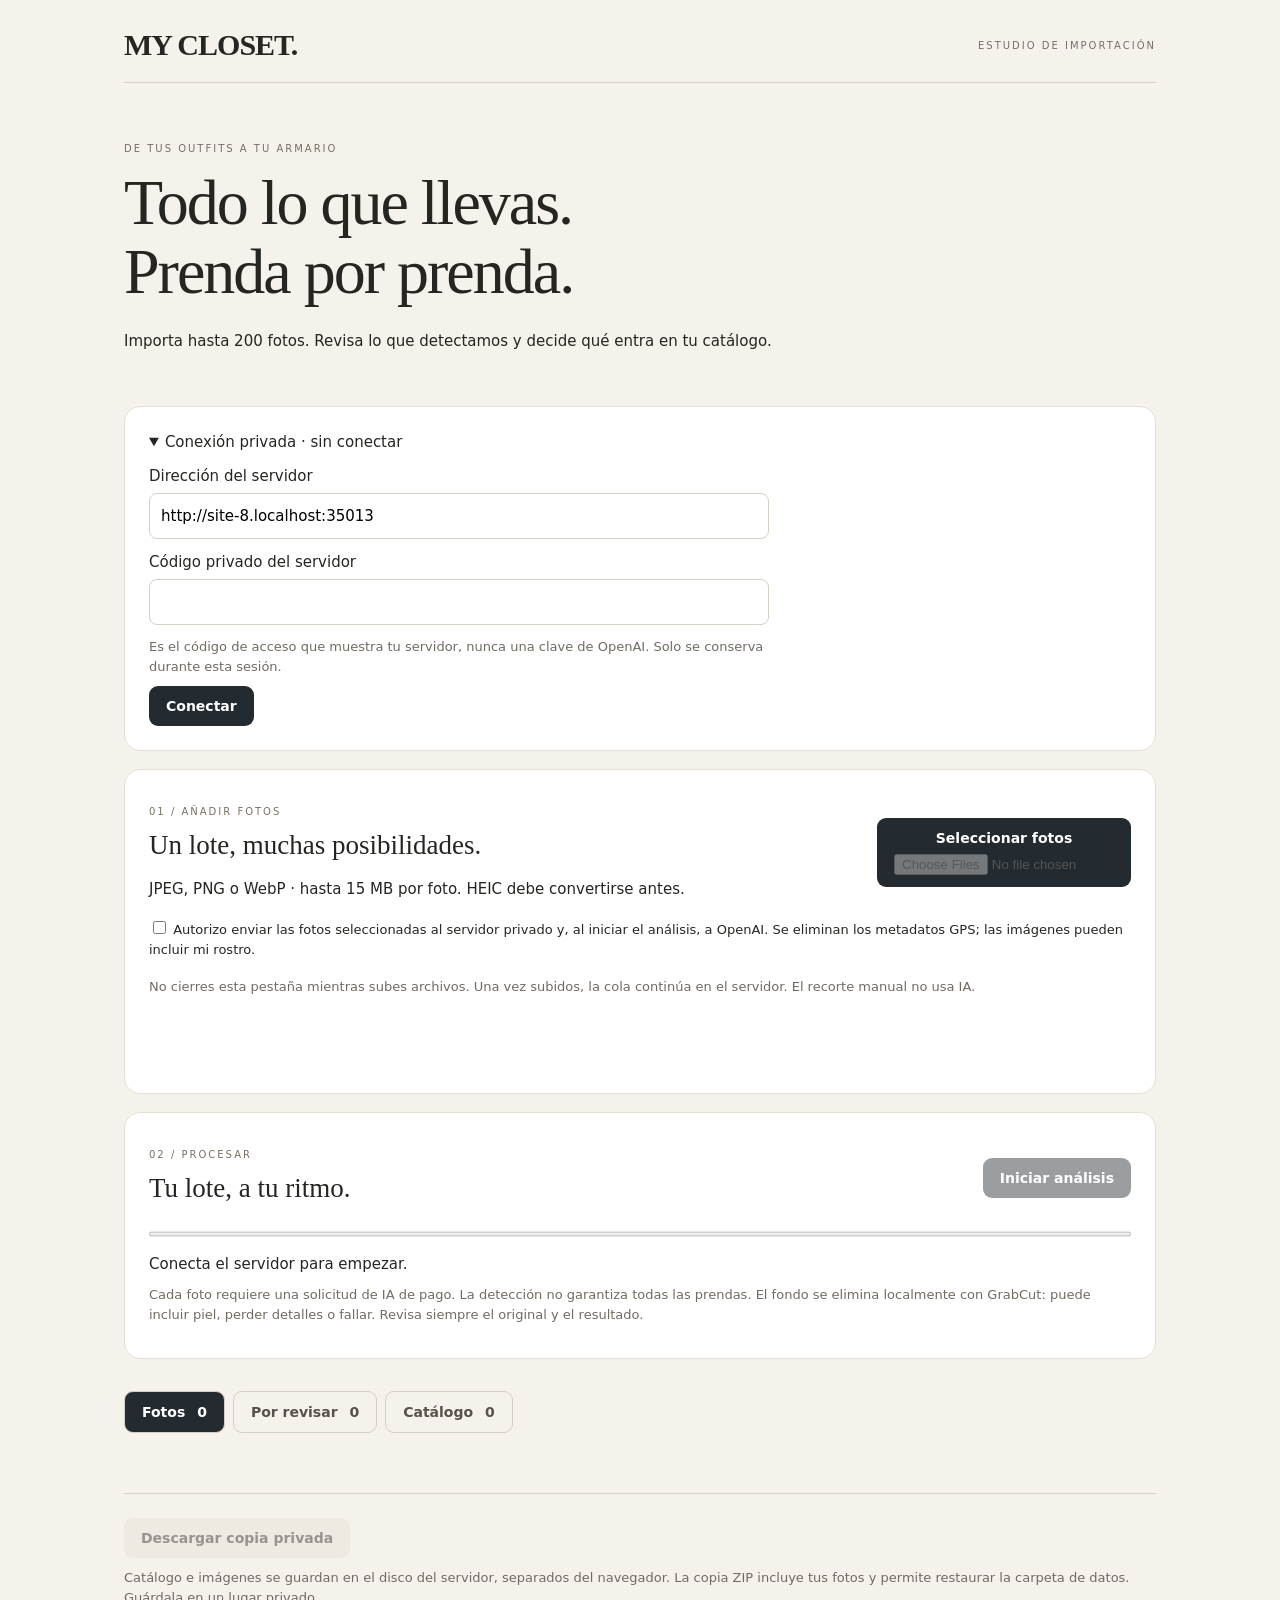
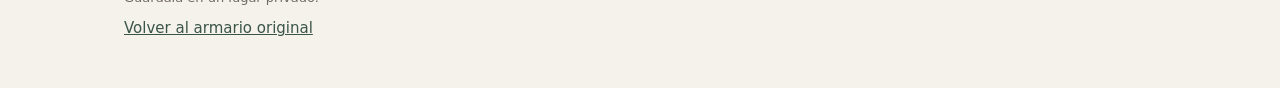
==== batch.html @ 3548c59d "Add private batch outfit import with persistent review and GrabCut extraction" ====
<!doctype html>
<html lang="es"><head><meta charset="utf-8"><meta name="viewport" content="width=device-width,initial-scale=1"><meta name="theme-color" content="#f5f1eb"><title>Importar outfits · MY CLOSET</title><link rel="stylesheet" href="batch.css"><link rel="manifest" href="manifest.webmanifest"><script src="batch.js" defer></script></head>
<body><main><header><a href="index.html" class="brand">MY CLOSET.</a><span>ESTUDIO DE IMPORTACIÓN</span></header>
<section class="intro"><p class="eyebrow">DE TUS OUTFITS A TU ARMARIO</p><h1>Todo lo que llevas.<br>Prenda por prenda.</h1><p>Importa hasta 200 fotos. Revisa lo que detectamos y decide qué entra en tu catálogo.</p></section>
<details id="connection"><summary>Conexión privada <span id="connectionState">· sin conectar</span></summary><form id="connectForm"><label>Dirección del servidor<input id="server" type="url" placeholder="http://127.0.0.1:8765" required></label><label>Código privado del servidor<input id="token" type="password" autocomplete="off" required></label><p class="hint">Es el código de acceso que muestra tu servidor, nunca una clave de OpenAI. Solo se conserva durante esta sesión.</p><button>Conectar</button></form></details>
<p id="notice" role="status" aria-live="polite"></p>
<section class="upload box"><div><p class="eyebrow">01 / AÑADIR FOTOS</p><h2>Un lote, muchas posibilidades.</h2><p>JPEG, PNG o WebP · hasta 15 MB por foto. HEIC debe convertirse antes.</p></div><label class="fileButton">Seleccionar fotos<input id="files" type="file" accept="image/jpeg,image/png,image/webp" multiple disabled></label><label class="consent"><input id="consent" type="checkbox"> Autorizo enviar las fotos seleccionadas al servidor privado y, al iniciar el análisis, a OpenAI. Se eliminan los metadatos GPS; las imágenes pueden incluir mi rostro.</label><p class="hint">No cierres esta pestaña mientras subes archivos. Una vez subidos, la cola continúa en el servidor. El recorte manual no usa IA.</p><p id="uploadStatus" aria-live="polite"></p><ul id="uploadErrors"></ul></section>
<section class="box"><div class="sectionHeading"><div><p class="eyebrow">02 / PROCESAR</p><h2>Tu lote, a tu ritmo.</h2></div><button id="run" disabled>Iniciar análisis</button></div><progress id="progress" max="1" value="0"></progress><p id="progressText">Conecta el servidor para empezar.</p><p id="usage" class="hint"></p><p class="hint">Cada foto requiere una solicitud de IA de pago. La detección no garantiza todas las prendas. El fondo se elimina localmente con GrabCut: puede incluir piel, perder detalles o fallar. Revisa siempre el original y el resultado.</p></section>
<nav class="viewTabs" aria-label="Vista"><button data-view="photos" aria-pressed="true">Fotos <b id="photoCount">0</b></button><button data-view="review" aria-pressed="false">Por revisar <b id="reviewCount">0</b></button><button data-view="catalog" aria-pressed="false">Catálogo <b id="catalogCount">0</b></button></nav>
<section id="photosView"><div id="photosGrid" class="grid"></div></section>
<section id="reviewView" hidden><p class="hint">Aprueba cada prenda, corrige su clasificación o descártala. Los posibles duplicados solo se unen por tu decisión.</p><div id="reviewGrid" class="grid"></div></section>
<section id="catalogView" hidden><label>Filtrar categoría<select id="catalogFilter"><option value="">Todas</option></select></label><div id="catalogGrid" class="grid"></div></section>
<footer><button id="backup" class="secondary" disabled>Descargar copia privada</button><p class="hint">Catálogo e imágenes se guardan en el disco del servidor, separados del navegador. La copia ZIP incluye tus fotos y permite restaurar la carpeta de datos. Guárdala en un lugar privado.</p><a href="index.html">Volver al armario original</a></footer>
</main>
<dialog id="editor"><form id="manualForm"><div class="sectionHeading"><h2>Recortar una prenda</h2><button type="button" id="closeEditor" class="secondary">Cerrar</button></div><p>Marca dos esquinas opuestas alrededor de una sola prenda. Puedes volver a marcar para ajustar.</p><div id="cropStage"><img id="original" alt="Foto original del outfit"><div id="cropBox" hidden></div></div><p id="cropHint" aria-live="polite">Marca la primera esquina.</p><label>Nombre<input id="manualName" value="Prenda manual" maxlength="150" required></label><label>Categoría<select id="manualCategory"></select></label><label>Color<input id="manualColor" value="Otro" maxlength="60" required></label><button id="saveCrop" disabled>Crear propuesta de prenda</button><p class="hint">Se guardará un recorte y se intentará eliminar el fondo. Después podrás aprobarlo.</p></form></dialog>
</body></html>
---- batch.css ----
*{box-sizing:border-box}body{margin:0;background:#f5f1eb;color:#252521;font:15px/1.5 system-ui,-apple-system,sans-serif}main{max-width:1080px;margin:auto;padding:28px 24px}header{display:flex;justify-content:space-between;align-items:center;border-bottom:1px solid #d6d0c7;padding-bottom:20px}header span,.eyebrow{font-size:10px;letter-spacing:2px;color:#777064}.brand{font:700 30px Georgia,serif;letter-spacing:-1px;color:inherit;text-decoration:none}.intro{padding:48px 0 25px;max-width:650px}h1{font:normal clamp(36px,6vw,64px)/1.08 Georgia,serif;letter-spacing:-2px;margin:12px 0 24px}h2{font:normal 27px/1.2 Georgia,serif;margin:6px 0 16px}p{margin:10px 0}button,.fileButton{display:inline-block;border:0;background:#242b30;color:#fff;padding:12px 17px;border-radius:9px;cursor:pointer;font:600 14px system-ui;text-align:center}button.secondary{background:#e7e0d6;color:#252521}button:disabled{opacity:.45;cursor:not-allowed}button:focus-visible,a:focus-visible,input:focus-visible,select:focus-visible{outline:3px solid #a16f39;outline-offset:3px}.box,details{background:#fff;border:1px solid #e6dfd6;border-radius:16px;padding:24px;margin:18px 0}.upload{display:grid;grid-template-columns:1fr auto;gap:8px 24px;align-items:center}.upload .consent,.upload .hint,.upload #uploadStatus,.upload ul{grid-column:1/-1}.fileButton input{display:block;max-width:220px;margin-top:8px}.consent{font-size:13px}.consent input{width:auto}.hint{font-size:13px;color:#716b62}.sectionHeading{display:flex;align-items:center;justify-content:space-between;gap:16px}progress{width:100%;height:10px;accent-color:#485e50}#notice{color:#854322;white-space:pre-line}#notice:empty{display:none}details summary{cursor:pointer}form label{display:block;margin:12px 0}input:not([type=checkbox]):not([type=file]),select{display:block;width:100%;border:1px solid #d6cfc5;background:#fff;border-radius:8px;padding:11px;font:inherit;margin-top:5px}#connectForm{max-width:620px}.viewTabs{display:flex;gap:8px;flex-wrap:wrap;margin:32px 0 20px}.viewTabs button{background:transparent;border:1px solid #d6cfc5;color:#57534b}.viewTabs button[aria-pressed=true]{background:#242b30;color:white}.viewTabs b{margin-left:7px}.grid{display:grid;grid-template-columns:repeat(3,minmax(0,1fr));gap:16px}.card{background:#fff;border-radius:14px;overflow:hidden;border:1px solid #e6dfd6;min-width:0}.card .picture{width:100%;height:245px;object-fit:contain;background-color:#eee8df;background-image:linear-gradient(45deg,#e3ddd4 25%,transparent 25%),linear-gradient(-45deg,#e3ddd4 25%,transparent 25%),linear-gradient(45deg,transparent 75%,#e3ddd4 75%),linear-gradient(-45deg,transparent 75%,#e3ddd4 75%);background-size:20px 20px;background-position:0 0,0 10px,10px -10px,-10px 0}.card .body{padding:16px}.card h3{font:normal 21px Georgia,serif;margin:4px 0 12px;overflow-wrap:anywhere}.badge{font-size:11px;text-transform:uppercase;letter-spacing:.7px;color:#725631}.actions{display:flex;gap:7px;flex-wrap:wrap;margin-top:12px}.actions button{font-size:12px;padding:9px 11px}.card label{font-size:12px;display:block}.card input,.card select{font-size:13px!important;margin-bottom:8px}.empty{padding:40px 24px;border:1px dashed #cfc6ba;border-radius:12px;grid-column:1/-1;text-align:center;color:#716b62}footer{margin:40px 0 20px;border-top:1px solid #d6d0c7;padding-top:24px}a{color:#3a5548}dialog{border:0;border-radius:18px;max-width:650px;width:94vw;max-height:94vh;padding:24px}dialog::backdrop{background:#18211ecc}#cropStage{position:relative;line-height:0;cursor:crosshair;touch-action:manipulation;width:fit-content;margin:auto}#original{display:block;max-width:100%;max-height:52vh;object-fit:contain}#cropBox{position:absolute;border:3px solid #ffe485;background:#ffe48533;pointer-events:none}#uploadErrors{font-size:13px;color:#854322;max-height:180px;overflow:auto}@media(max-width:760px){.grid{grid-template-columns:repeat(2,minmax(0,1fr))}main{padding:20px 15px}.upload{display:block}.fileButton{margin:10px 0}header span{display:none}.card .picture{height:200px}.sectionHeading{align-items:start}h2{font-size:24px}}@media(max-width:420px){.grid{grid-template-columns:1fr}.card .picture{height:300px}}
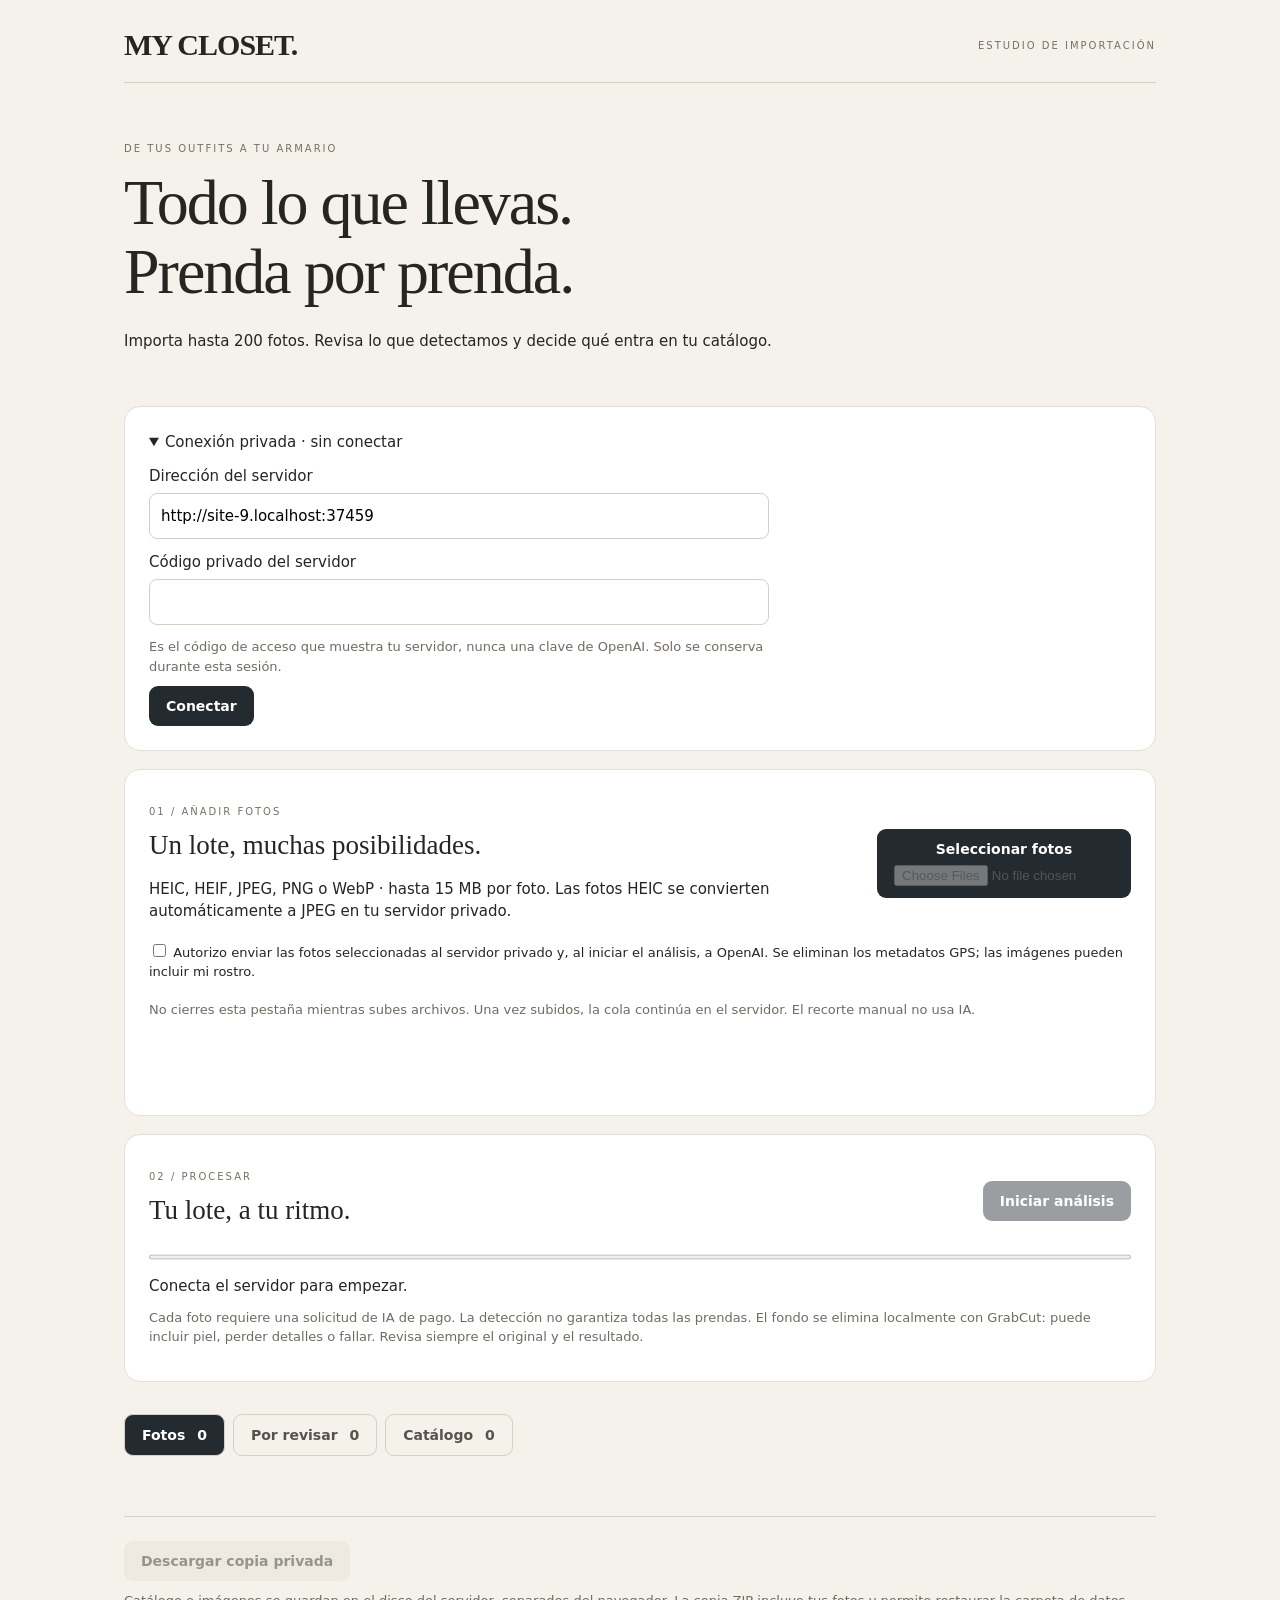
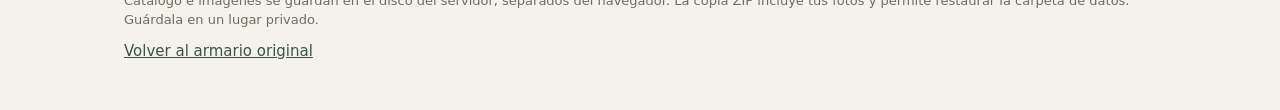
==== commit 8e69b516: "Accept HEIC and HEIF uploads and convert privately to JPEG" ====
--- a/batch.html
+++ b/batch.html
@@ -4,7 +4,7 @@
 <section class="intro"><p class="eyebrow">DE TUS OUTFITS A TU ARMARIO</p><h1>Todo lo que llevas.<br>Prenda por prenda.</h1><p>Importa hasta 200 fotos. Revisa lo que detectamos y decide qué entra en tu catálogo.</p></section>
 <details id="connection"><summary>Conexión privada <span id="connectionState">· sin conectar</span></summary><form id="connectForm"><label>Dirección del servidor<input id="server" type="url" placeholder="http://127.0.0.1:8765" required></label><label>Código privado del servidor<input id="token" type="password" autocomplete="off" required></label><p class="hint">Es el código de acceso que muestra tu servidor, nunca una clave de OpenAI. Solo se conserva durante esta sesión.</p><button>Conectar</button></form></details>
 <p id="notice" role="status" aria-live="polite"></p>
-<section class="upload box"><div><p class="eyebrow">01 / AÑADIR FOTOS</p><h2>Un lote, muchas posibilidades.</h2><p>JPEG, PNG o WebP · hasta 15 MB por foto. HEIC debe convertirse antes.</p></div><label class="fileButton">Seleccionar fotos<input id="files" type="file" accept="image/jpeg,image/png,image/webp" multiple disabled></label><label class="consent"><input id="consent" type="checkbox"> Autorizo enviar las fotos seleccionadas al servidor privado y, al iniciar el análisis, a OpenAI. Se eliminan los metadatos GPS; las imágenes pueden incluir mi rostro.</label><p class="hint">No cierres esta pestaña mientras subes archivos. Una vez subidos, la cola continúa en el servidor. El recorte manual no usa IA.</p><p id="uploadStatus" aria-live="polite"></p><ul id="uploadErrors"></ul></section>
+<section class="upload box"><div><p class="eyebrow">01 / AÑADIR FOTOS</p><h2>Un lote, muchas posibilidades.</h2><p>HEIC, HEIF, JPEG, PNG o WebP · hasta 15 MB por foto. Las fotos HEIC se convierten automáticamente a JPEG en tu servidor privado.</p></div><label class="fileButton">Seleccionar fotos<input id="files" type="file" accept="image/jpeg,image/png,image/webp,image/heic,image/heif,.heic,.heif" multiple disabled></label><label class="consent"><input id="consent" type="checkbox"> Autorizo enviar las fotos seleccionadas al servidor privado y, al iniciar el análisis, a OpenAI. Se eliminan los metadatos GPS; las imágenes pueden incluir mi rostro.</label><p class="hint">No cierres esta pestaña mientras subes archivos. Una vez subidos, la cola continúa en el servidor. El recorte manual no usa IA.</p><p id="uploadStatus" aria-live="polite"></p><ul id="uploadErrors"></ul></section>
 <section class="box"><div class="sectionHeading"><div><p class="eyebrow">02 / PROCESAR</p><h2>Tu lote, a tu ritmo.</h2></div><button id="run" disabled>Iniciar análisis</button></div><progress id="progress" max="1" value="0"></progress><p id="progressText">Conecta el servidor para empezar.</p><p id="usage" class="hint"></p><p class="hint">Cada foto requiere una solicitud de IA de pago. La detección no garantiza todas las prendas. El fondo se elimina localmente con GrabCut: puede incluir piel, perder detalles o fallar. Revisa siempre el original y el resultado.</p></section>
 <nav class="viewTabs" aria-label="Vista"><button data-view="photos" aria-pressed="true">Fotos <b id="photoCount">0</b></button><button data-view="review" aria-pressed="false">Por revisar <b id="reviewCount">0</b></button><button data-view="catalog" aria-pressed="false">Catálogo <b id="catalogCount">0</b></button></nav>
 <section id="photosView"><div id="photosGrid" class="grid"></div></section>
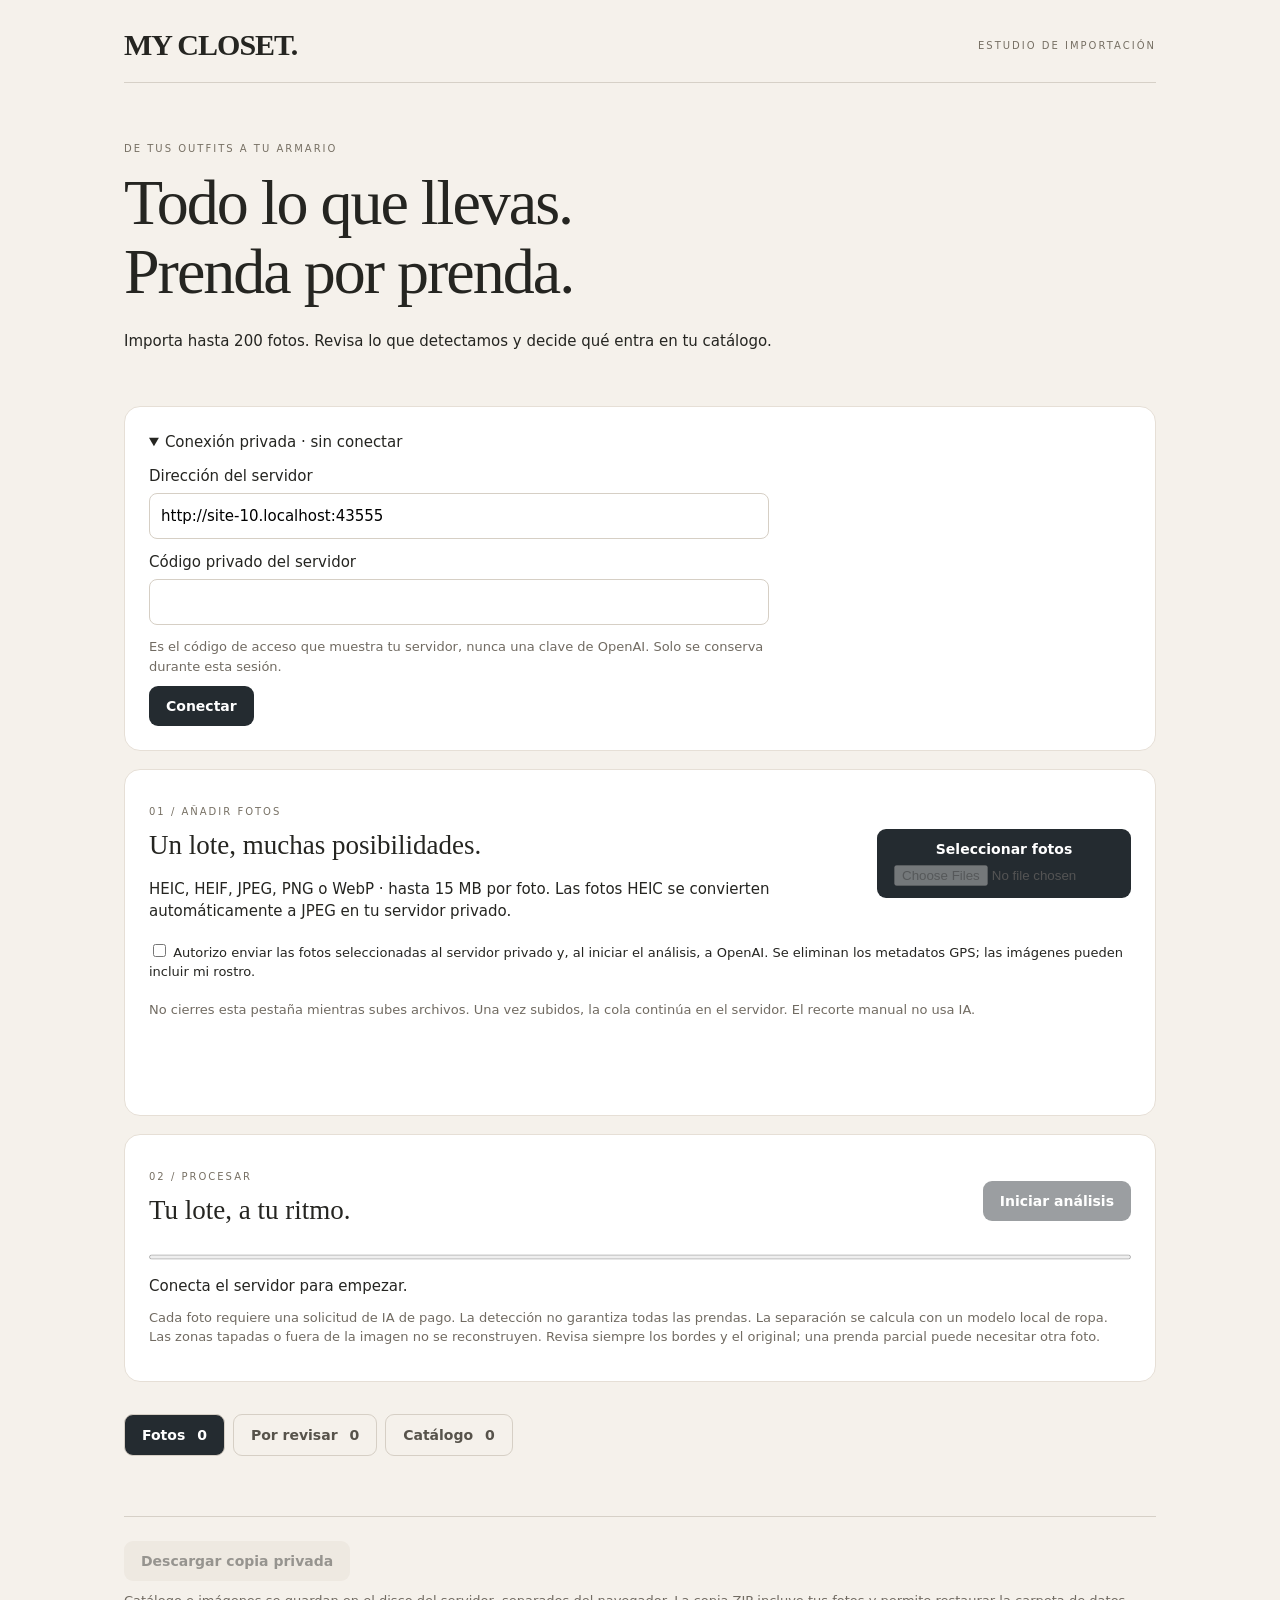
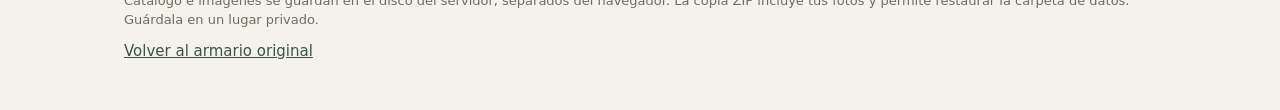
==== commit 1b94eb9f: "Use local clothing masks and flag occluded or inseparable garments" ====
--- a/batch.html
+++ b/batch.html
@@ -5,7 +5,7 @@
 <details id="connection"><summary>Conexión privada <span id="connectionState">· sin conectar</span></summary><form id="connectForm"><label>Dirección del servidor<input id="server" type="url" placeholder="http://127.0.0.1:8765" required></label><label>Código privado del servidor<input id="token" type="password" autocomplete="off" required></label><p class="hint">Es el código de acceso que muestra tu servidor, nunca una clave de OpenAI. Solo se conserva durante esta sesión.</p><button>Conectar</button></form></details>
 <p id="notice" role="status" aria-live="polite"></p>
 <section class="upload box"><div><p class="eyebrow">01 / AÑADIR FOTOS</p><h2>Un lote, muchas posibilidades.</h2><p>HEIC, HEIF, JPEG, PNG o WebP · hasta 15 MB por foto. Las fotos HEIC se convierten automáticamente a JPEG en tu servidor privado.</p></div><label class="fileButton">Seleccionar fotos<input id="files" type="file" accept="image/jpeg,image/png,image/webp,image/heic,image/heif,.heic,.heif" multiple disabled></label><label class="consent"><input id="consent" type="checkbox"> Autorizo enviar las fotos seleccionadas al servidor privado y, al iniciar el análisis, a OpenAI. Se eliminan los metadatos GPS; las imágenes pueden incluir mi rostro.</label><p class="hint">No cierres esta pestaña mientras subes archivos. Una vez subidos, la cola continúa en el servidor. El recorte manual no usa IA.</p><p id="uploadStatus" aria-live="polite"></p><ul id="uploadErrors"></ul></section>
-<section class="box"><div class="sectionHeading"><div><p class="eyebrow">02 / PROCESAR</p><h2>Tu lote, a tu ritmo.</h2></div><button id="run" disabled>Iniciar análisis</button></div><progress id="progress" max="1" value="0"></progress><p id="progressText">Conecta el servidor para empezar.</p><p id="usage" class="hint"></p><p class="hint">Cada foto requiere una solicitud de IA de pago. La detección no garantiza todas las prendas. El fondo se elimina localmente con GrabCut: puede incluir piel, perder detalles o fallar. Revisa siempre el original y el resultado.</p></section>
+<section class="box"><div class="sectionHeading"><div><p class="eyebrow">02 / PROCESAR</p><h2>Tu lote, a tu ritmo.</h2></div><button id="run" disabled>Iniciar análisis</button></div><progress id="progress" max="1" value="0"></progress><p id="progressText">Conecta el servidor para empezar.</p><p id="usage" class="hint"></p><p class="hint">Cada foto requiere una solicitud de IA de pago. La detección no garantiza todas las prendas. La separación se calcula con un modelo local de ropa. Las zonas tapadas o fuera de la imagen no se reconstruyen. Revisa siempre los bordes y el original; una prenda parcial puede necesitar otra foto.</p></section>
 <nav class="viewTabs" aria-label="Vista"><button data-view="photos" aria-pressed="true">Fotos <b id="photoCount">0</b></button><button data-view="review" aria-pressed="false">Por revisar <b id="reviewCount">0</b></button><button data-view="catalog" aria-pressed="false">Catálogo <b id="catalogCount">0</b></button></nav>
 <section id="photosView"><div id="photosGrid" class="grid"></div></section>
 <section id="reviewView" hidden><p class="hint">Aprueba cada prenda, corrige su clasificación o descártala. Los posibles duplicados solo se unen por tu decisión.</p><div id="reviewGrid" class="grid"></div></section>
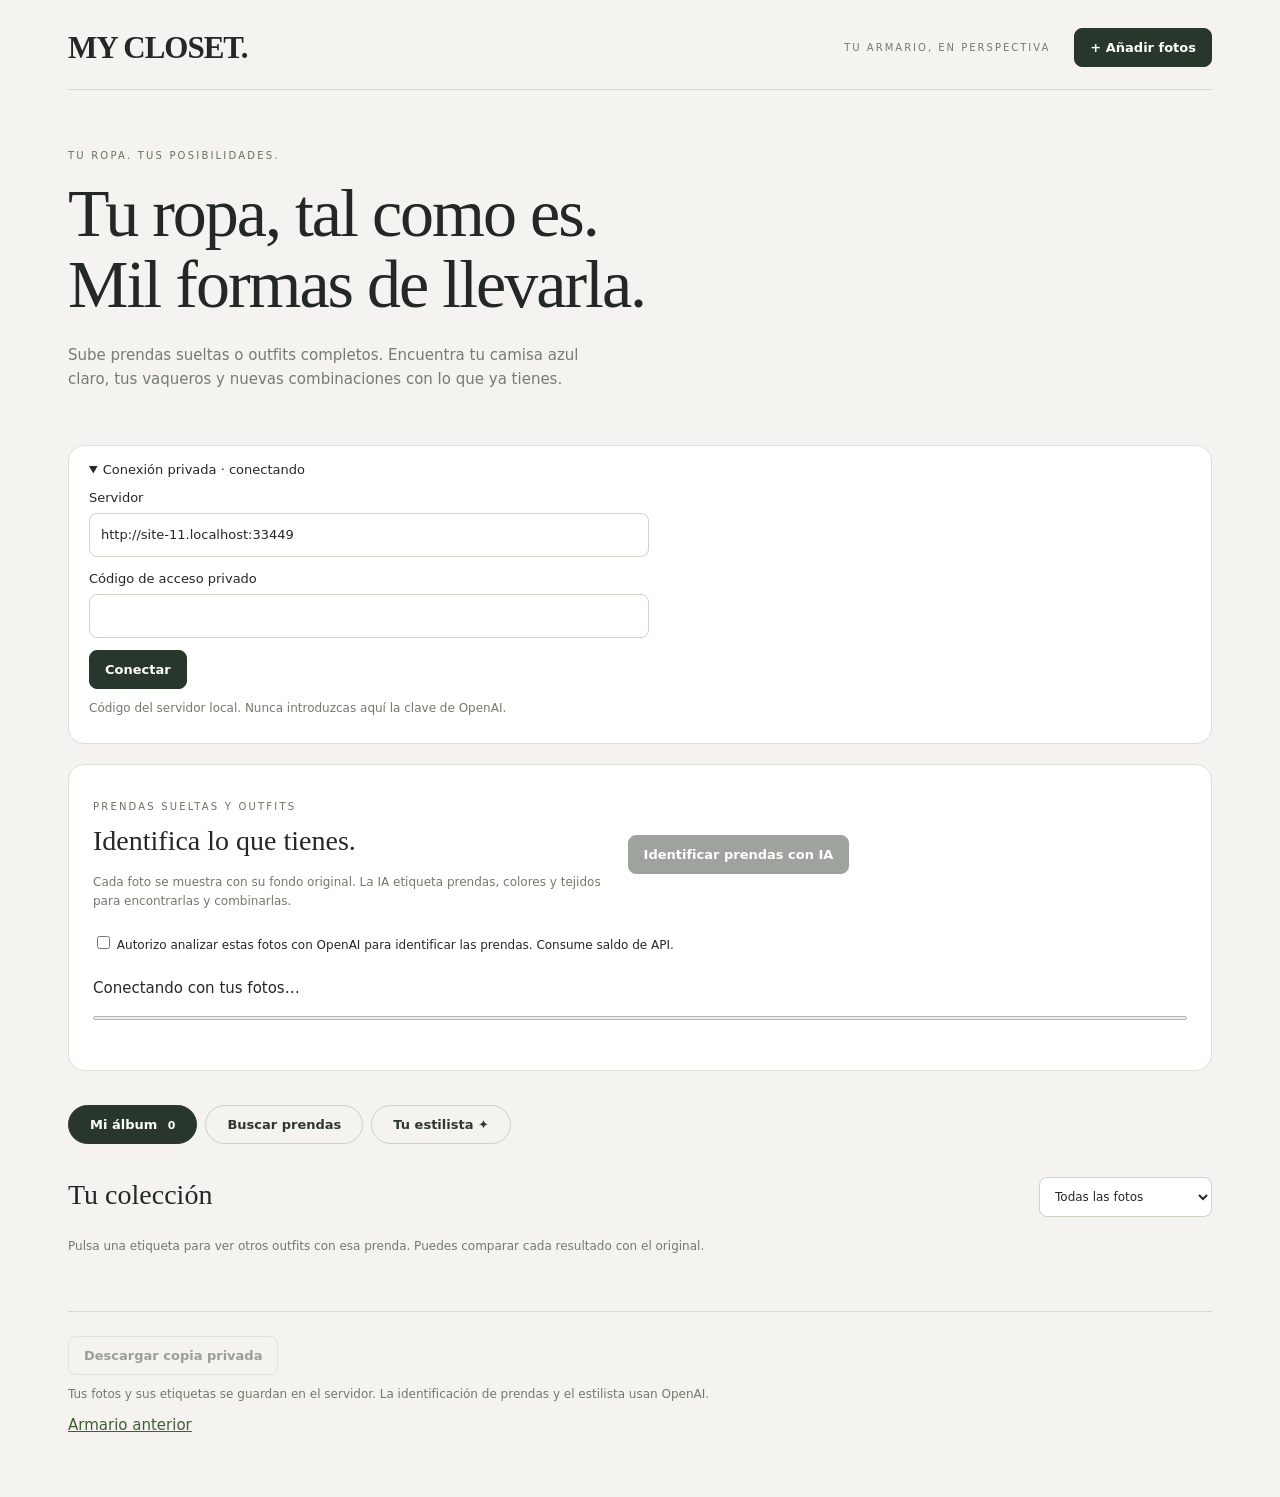
==== commit 4530b017: "Add original-photo wardrobe, editable garment search and grounded look suggestions" ====
--- a/batch.html
+++ b/batch.html
@@ -1,16 +1,13 @@
-<!doctype html>
-<html lang="es"><head><meta charset="utf-8"><meta name="viewport" content="width=device-width,initial-scale=1"><meta name="theme-color" content="#f5f1eb"><title>Importar outfits · MY CLOSET</title><link rel="stylesheet" href="batch.css"><link rel="manifest" href="manifest.webmanifest"><script src="batch.js" defer></script></head>
-<body><main><header><a href="index.html" class="brand">MY CLOSET.</a><span>ESTUDIO DE IMPORTACIÓN</span></header>
-<section class="intro"><p class="eyebrow">DE TUS OUTFITS A TU ARMARIO</p><h1>Todo lo que llevas.<br>Prenda por prenda.</h1><p>Importa hasta 200 fotos. Revisa lo que detectamos y decide qué entra en tu catálogo.</p></section>
-<details id="connection"><summary>Conexión privada <span id="connectionState">· sin conectar</span></summary><form id="connectForm"><label>Dirección del servidor<input id="server" type="url" placeholder="http://127.0.0.1:8765" required></label><label>Código privado del servidor<input id="token" type="password" autocomplete="off" required></label><p class="hint">Es el código de acceso que muestra tu servidor, nunca una clave de OpenAI. Solo se conserva durante esta sesión.</p><button>Conectar</button></form></details>
+<!doctype html><html lang="es"><head><meta charset="utf-8"><meta name="viewport" content="width=device-width,initial-scale=1"><meta name="theme-color" content="#f4f3ef"><title>MY CLOSET · Mi álbum</title><link rel="manifest" href="manifest.webmanifest"><link rel="stylesheet" href="batch.css"><script src="batch.js" defer></script></head><body><main>
+<header><a class="brand" href="batch.html">MY CLOSET.</a><span>TU ARMARIO, EN PERSPECTIVA</span><button id="openUpload" class="dark">+ Añadir fotos</button></header>
+<section class="intro"><p class="eyebrow">TU ROPA. TUS POSIBILIDADES.</p><h1>Tu ropa, tal como es.<br>Mil formas de llevarla.</h1><p>Sube prendas sueltas o outfits completos. Encuentra tu camisa azul claro, tus vaqueros y nuevas combinaciones con lo que ya tienes.</p></section>
+<details id="connection"><summary>Conexión privada <span id="connectionState">· conectando</span></summary><form id="connectForm"><label>Servidor<input type="url" id="server" required></label><label>Código de acceso privado<input type="password" id="token" autocomplete="off" required></label><button class="dark">Conectar</button><p class="hint">Código del servidor local. Nunca introduzcas aquí la clave de OpenAI.</p></form></details>
 <p id="notice" role="status" aria-live="polite"></p>
-<section class="upload box"><div><p class="eyebrow">01 / AÑADIR FOTOS</p><h2>Un lote, muchas posibilidades.</h2><p>HEIC, HEIF, JPEG, PNG o WebP · hasta 15 MB por foto. Las fotos HEIC se convierten automáticamente a JPEG en tu servidor privado.</p></div><label class="fileButton">Seleccionar fotos<input id="files" type="file" accept="image/jpeg,image/png,image/webp,image/heic,image/heif,.heic,.heif" multiple disabled></label><label class="consent"><input id="consent" type="checkbox"> Autorizo enviar las fotos seleccionadas al servidor privado y, al iniciar el análisis, a OpenAI. Se eliminan los metadatos GPS; las imágenes pueden incluir mi rostro.</label><p class="hint">No cierres esta pestaña mientras subes archivos. Una vez subidos, la cola continúa en el servidor. El recorte manual no usa IA.</p><p id="uploadStatus" aria-live="polite"></p><ul id="uploadErrors"></ul></section>
-<section class="box"><div class="sectionHeading"><div><p class="eyebrow">02 / PROCESAR</p><h2>Tu lote, a tu ritmo.</h2></div><button id="run" disabled>Iniciar análisis</button></div><progress id="progress" max="1" value="0"></progress><p id="progressText">Conecta el servidor para empezar.</p><p id="usage" class="hint"></p><p class="hint">Cada foto requiere una solicitud de IA de pago. La detección no garantiza todas las prendas. La separación se calcula con un modelo local de ropa. Las zonas tapadas o fuera de la imagen no se reconstruyen. Revisa siempre los bordes y el original; una prenda parcial puede necesitar otra foto.</p></section>
-<nav class="viewTabs" aria-label="Vista"><button data-view="photos" aria-pressed="true">Fotos <b id="photoCount">0</b></button><button data-view="review" aria-pressed="false">Por revisar <b id="reviewCount">0</b></button><button data-view="catalog" aria-pressed="false">Catálogo <b id="catalogCount">0</b></button></nav>
-<section id="photosView"><div id="photosGrid" class="grid"></div></section>
-<section id="reviewView" hidden><p class="hint">Aprueba cada prenda, corrige su clasificación o descártala. Los posibles duplicados solo se unen por tu decisión.</p><div id="reviewGrid" class="grid"></div></section>
-<section id="catalogView" hidden><label>Filtrar categoría<select id="catalogFilter"><option value="">Todas</option></select></label><div id="catalogGrid" class="grid"></div></section>
-<footer><button id="backup" class="secondary" disabled>Descargar copia privada</button><p class="hint">Catálogo e imágenes se guardan en el disco del servidor, separados del navegador. La copia ZIP incluye tus fotos y permite restaurar la carpeta de datos. Guárdala en un lugar privado.</p><a href="index.html">Volver al armario original</a></footer>
-</main>
-<dialog id="editor"><form id="manualForm"><div class="sectionHeading"><h2>Recortar una prenda</h2><button type="button" id="closeEditor" class="secondary">Cerrar</button></div><p>Marca dos esquinas opuestas alrededor de una sola prenda. Puedes volver a marcar para ajustar.</p><div id="cropStage"><img id="original" alt="Foto original del outfit"><div id="cropBox" hidden></div></div><p id="cropHint" aria-live="polite">Marca la primera esquina.</p><label>Nombre<input id="manualName" value="Prenda manual" maxlength="150" required></label><label>Categoría<select id="manualCategory"></select></label><label>Color<input id="manualColor" value="Otro" maxlength="60" required></label><button id="saveCrop" disabled>Crear propuesta de prenda</button><p class="hint">Se guardará un recorte y se intentará eliminar el fondo. Después podrás aprobarlo.</p></form></dialog>
-</body></html>
+<section id="uploadPanel" class="box" hidden><div class="sectionTitle"><h2>Añade tu ropa</h2><button id="closeUpload" class="quiet" aria-label="Cerrar subida">Cerrar</button></div><p>Hasta 200 fotos juntas · HEIC, HEIF, JPEG, PNG o WebP · 15 MB por foto.</p><label class="consent"><input id="uploadConsent" type="checkbox"> Guardar las fotos en mi servidor privado.</label><input id="files" type="file" accept="image/jpeg,image/png,image/webp,image/heic,image/heif,.heic,.heif" multiple disabled><p class="hint">HEIC se convierte automáticamente. El original de tu dispositivo no se modifica.</p><p id="uploadStatus" aria-live="polite"></p><ul id="uploadErrors"></ul></section>
+<section class="controls box"><div><p class="eyebrow">PRENDAS SUELTAS Y OUTFITS</p><h2>Identifica lo que tienes.</h2><p class="hint">Cada foto se muestra con su fondo original. La IA etiqueta prendas, colores y tejidos para encontrarlas y combinarlas.</p></div><div class="controlActions"><button id="indexRun" class="dark" disabled>Identificar prendas con IA</button></div><label class="consent"><input id="aiConsent" type="checkbox"> Autorizo analizar estas fotos con OpenAI para identificar las prendas. Consume saldo de API.</label><p id="progressText" aria-live="polite">Conectando con tus fotos…</p><progress id="progress" max="1" value="0"></progress><p id="usage" class="hint"></p></section>
+<nav class="tabs" aria-label="Vistas"><button data-view="album" aria-pressed="true">Mi álbum <b id="photoCount">0</b></button><button data-view="search" aria-pressed="false">Buscar prendas</button><button data-view="looks" aria-pressed="false">Tu estilista ✦</button></nav>
+<section id="albumView"><div class="sectionTitle"><h2>Tu colección</h2><select id="galleryFilter" aria-label="Filtrar fotos"><option value="all">Todas las fotos</option><option value="ready">Prendas identificadas</option><option value="pending">Por identificar</option><option value="approved">Favoritas aprobadas</option></select></div><p class="hint">Pulsa una etiqueta para ver otros outfits con esa prenda. Puedes comparar cada resultado con el original.</p><div class="grid" id="albumGrid"></div><button id="more" hidden>Ver más fotos</button></section>
+<section id="searchView" hidden><p class="eyebrow">ENCUENTRA LO QUE YA TIENES</p><h2>Una prenda. Todas sus posibilidades.</h2><form id="searchForm" class="searchBar"><input id="query" placeholder="Camisa azul clarito, pantalón vaquero…" aria-label="Prenda que buscas"><button class="dark">Buscar</button></form><div class="chips"><button data-query="camisa azul claro">Camisa azul claro</button><button data-query="pantalón vaquero">Pantalón vaquero</button><button data-query="chaqueta negra">Chaqueta negra</button></div><p id="searchSummary" role="status"></p><div id="searchGrid" class="grid"></div></section>
+<section id="looksView" hidden><p class="eyebrow">TU ESTILISTA ✦</p><h2>Ideas que empiezan en tu armario.</h2><form id="looksForm" class="searchBar"><input id="lookQuery" placeholder="Hazme un look con camisa azul clarito" aria-label="Qué look quieres"><button id="askLooks" class="dark">Proponer looks</button></form><p class="hint">La IA propone combinaciones con tus prendas etiquetadas y muestra las fotos de cada pieza o del outfit como referencia.</p><p id="lookStatus" role="status"></p><div id="lookSuggestions"></div><h3 id="lookMatchesTitle" hidden>Fotos donde aparece la prenda</h3><div id="lookMatches" class="grid"></div></section>
+<footer><button id="backup" disabled>Descargar copia privada</button><p class="hint">Tus fotos y sus etiquetas se guardan en el servidor. La identificación de prendas y el estilista usan OpenAI.</p><a href="index.html">Armario anterior</a></footer>
+</main><dialog id="photoViewer"><button id="closePhoto" type="button">Cerrar</button><img id="fullPhoto" alt="Foto original completa"></dialog><dialog id="tagEditor"><form id="tagsForm"><div class="sectionTitle"><h2>Prendas de esta foto</h2><button type="button" id="closeEditor">Cerrar</button></div><p class="hint">Corrige las etiquetas para que las búsquedas encuentren las prendas y colores adecuados.</p><div id="tagRows"></div><button type="button" id="addTag">+ Añadir prenda</button><button class="dark">Guardar etiquetas</button><p id="editError" role="status"></p></form></dialog></body></html>
--- a/batch.css
+++ b/batch.css
@@ -1 +1,3 @@
-*{box-sizing:border-box}body{margin:0;background:#f5f1eb;color:#252521;font:15px/1.5 system-ui,-apple-system,sans-serif}main{max-width:1080px;margin:auto;padding:28px 24px}header{display:flex;justify-content:space-between;align-items:center;border-bottom:1px solid #d6d0c7;padding-bottom:20px}header span,.eyebrow{font-size:10px;letter-spacing:2px;color:#777064}.brand{font:700 30px Georgia,serif;letter-spacing:-1px;color:inherit;text-decoration:none}.intro{padding:48px 0 25px;max-width:650px}h1{font:normal clamp(36px,6vw,64px)/1.08 Georgia,serif;letter-spacing:-2px;margin:12px 0 24px}h2{font:normal 27px/1.2 Georgia,serif;margin:6px 0 16px}p{margin:10px 0}button,.fileButton{display:inline-block;border:0;background:#242b30;color:#fff;padding:12px 17px;border-radius:9px;cursor:pointer;font:600 14px system-ui;text-align:center}button.secondary{background:#e7e0d6;color:#252521}button:disabled{opacity:.45;cursor:not-allowed}button:focus-visible,a:focus-visible,input:focus-visible,select:focus-visible{outline:3px solid #a16f39;outline-offset:3px}.box,details{background:#fff;border:1px solid #e6dfd6;border-radius:16px;padding:24px;margin:18px 0}.upload{display:grid;grid-template-columns:1fr auto;gap:8px 24px;align-items:center}.upload .consent,.upload .hint,.upload #uploadStatus,.upload ul{grid-column:1/-1}.fileButton input{display:block;max-width:220px;margin-top:8px}.consent{font-size:13px}.consent input{width:auto}.hint{font-size:13px;color:#716b62}.sectionHeading{display:flex;align-items:center;justify-content:space-between;gap:16px}progress{width:100%;height:10px;accent-color:#485e50}#notice{color:#854322;white-space:pre-line}#notice:empty{display:none}details summary{cursor:pointer}form label{display:block;margin:12px 0}input:not([type=checkbox]):not([type=file]),select{display:block;width:100%;border:1px solid #d6cfc5;background:#fff;border-radius:8px;padding:11px;font:inherit;margin-top:5px}#connectForm{max-width:620px}.viewTabs{display:flex;gap:8px;flex-wrap:wrap;margin:32px 0 20px}.viewTabs button{background:transparent;border:1px solid #d6cfc5;color:#57534b}.viewTabs button[aria-pressed=true]{background:#242b30;color:white}.viewTabs b{margin-left:7px}.grid{display:grid;grid-template-columns:repeat(3,minmax(0,1fr));gap:16px}.card{background:#fff;border-radius:14px;overflow:hidden;border:1px solid #e6dfd6;min-width:0}.card .picture{width:100%;height:245px;object-fit:contain;background-color:#eee8df;background-image:linear-gradient(45deg,#e3ddd4 25%,transparent 25%),linear-gradient(-45deg,#e3ddd4 25%,transparent 25%),linear-gradient(45deg,transparent 75%,#e3ddd4 75%),linear-gradient(-45deg,transparent 75%,#e3ddd4 75%);background-size:20px 20px;background-position:0 0,0 10px,10px -10px,-10px 0}.card .body{padding:16px}.card h3{font:normal 21px Georgia,serif;margin:4px 0 12px;overflow-wrap:anywhere}.badge{font-size:11px;text-transform:uppercase;letter-spacing:.7px;color:#725631}.actions{display:flex;gap:7px;flex-wrap:wrap;margin-top:12px}.actions button{font-size:12px;padding:9px 11px}.card label{font-size:12px;display:block}.card input,.card select{font-size:13px!important;margin-bottom:8px}.empty{padding:40px 24px;border:1px dashed #cfc6ba;border-radius:12px;grid-column:1/-1;text-align:center;color:#716b62}footer{margin:40px 0 20px;border-top:1px solid #d6d0c7;padding-top:24px}a{color:#3a5548}dialog{border:0;border-radius:18px;max-width:650px;width:94vw;max-height:94vh;padding:24px}dialog::backdrop{background:#18211ecc}#cropStage{position:relative;line-height:0;cursor:crosshair;touch-action:manipulation;width:fit-content;margin:auto}#original{display:block;max-width:100%;max-height:52vh;object-fit:contain}#cropBox{position:absolute;border:3px solid #ffe485;background:#ffe48533;pointer-events:none}#uploadErrors{font-size:13px;color:#854322;max-height:180px;overflow:auto}@media(max-width:760px){.grid{grid-template-columns:repeat(2,minmax(0,1fr))}main{padding:20px 15px}.upload{display:block}.fileButton{margin:10px 0}header span{display:none}.card .picture{height:200px}.sectionHeading{align-items:start}h2{font-size:24px}}@media(max-width:420px){.grid{grid-template-columns:1fr}.card .picture{height:300px}}
+*{box-sizing:border-box}body{margin:0;background:#f4f3ef;color:#242824;font:15px/1.55 system-ui,-apple-system,sans-serif}main{max-width:1200px;padding:28px 28px 60px;margin:auto}header{display:flex;align-items:center;gap:24px;padding-bottom:22px;border-bottom:1px solid #d7d8d0}header span{margin-left:auto;font-size:10px;letter-spacing:2px;color:#73786e}.brand{color:inherit;text-decoration:none;font:700 31px Georgia,serif;letter-spacing:-1px}.eyebrow{font-size:10px;letter-spacing:2.2px;color:#66725e}.intro{padding:48px 0 24px;max-width:700px}.intro p:last-child{max-width:540px;color:#777b71}h1{font:normal clamp(40px,6vw,68px)/1.05 Georgia,serif;letter-spacing:-2px;margin:14px 0 24px}h2{font:normal 28px/1.2 Georgia,serif;margin:10px 0 15px}h3{font:normal 22px Georgia,serif}p{margin:10px 0}button{border:1px solid #ccd0c5;border-radius:8px;padding:11px 15px;background:transparent;color:#30382e;font:600 13px system-ui;cursor:pointer}button:hover{background:#e8eae2}button.dark{background:#29362b;color:white;border-color:#29362b}button.quiet{border:0;padding:5px}button:disabled{opacity:.45;cursor:not-allowed}button:focus-visible,input:focus-visible,select:focus-visible,a:focus-visible{outline:3px solid #879770;outline-offset:3px}.box,details{border:1px solid #dce0d5;border-radius:16px;background:#fff;padding:24px;margin:20px 0}details{padding:14px 20px;font-size:13px}details summary{cursor:pointer}#connectForm{max-width:560px}.controls{display:grid;grid-template-columns:1fr 1.1fr;gap:4px 26px}.controls>p,.controls>.consent,.controls>progress{grid-column:1/-1}.controlActions{display:flex;gap:9px;align-items:center;flex-wrap:wrap}.controlActions label{font-size:11px}label{display:block;margin:8px 0}.hint{font-size:12px;line-height:1.6;color:#737a6c}.consent{font-size:12px}input[type=checkbox]{accent-color:#526547}input:not([type=checkbox]):not([type=file]),select{font:inherit;border:1px solid #cdd3c5;background:white;color:inherit;border-radius:8px;padding:11px;max-width:100%}#connectForm input{display:block;width:100%;margin:5px 0 12px}progress{width:100%;height:8px;accent-color:#617b54}#notice,#editError{color:#934521;white-space:pre-line}#notice:empty{display:none}.tabs{display:flex;gap:8px;margin:34px 0 24px;flex-wrap:wrap}.tabs button{border-radius:22px;padding:11px 21px}.tabs button[aria-pressed=true]{background:#29362b;color:#fff;border-color:#29362b}.tabs b{margin-left:6px;font-size:11px}.sectionTitle{display:flex;align-items:center;justify-content:space-between;gap:20px}.sectionTitle select{font-size:12px}.grid{display:grid;grid-template-columns:repeat(4,minmax(0,1fr));gap:18px}.card{border:1px solid #dce0d5;background:#fff;border-radius:14px;overflow:hidden;min-width:0}.photo{width:100%;aspect-ratio:4/5;object-fit:cover;display:block;background:#e8e8e6}.body{padding:15px}.body h3{font:normal 17px Georgia,serif;margin:5px 0 10px;overflow-wrap:anywhere}.status{font-size:9px;letter-spacing:1.1px;text-transform:uppercase;color:#617457}.tag{padding:5px 9px;font-size:11px;border-radius:20px;margin:3px 3px 3px 0;font-weight:400;background:#f1f3ec;border-color:#e6eadf;text-align:left}.tag.selected{background:#e0eacb;border-color:#8ba46a;color:#233f13}.actions{display:flex;flex-wrap:wrap;gap:6px;margin-top:12px}.actions button{font-size:10px;padding:7px 9px}.warning{font-size:11px;color:#8c642e}.empty{grid-column:1/-1;padding:44px 25px;border:1px dashed #bdc7b2;border-radius:12px;text-align:center;color:#737a6c}.searchBar{display:flex;gap:10px;max-width:820px;margin:22px 0 14px}.searchBar input{flex:1;min-width:0}.chips{display:flex;gap:7px;flex-wrap:wrap;margin-bottom:25px}.chips button{border-radius:20px;font-weight:400;font-size:12px}.suggestion{background:#fff;border:1px solid #dce0d5;border-radius:16px;padding:22px;margin:22px 0}.references{display:flex;gap:12px;flex-wrap:wrap}.reference{max-width:200px;flex:1;min-width:120px}.reference img{width:100%;aspect-ratio:4/5;object-fit:cover;background:#e8e8e6;border-radius:10px}#more{display:block;margin:25px auto}#more[hidden]{display:none}footer{margin-top:45px;padding-top:24px;border-top:1px solid #d7d8d0}a{color:#435c39}dialog{border:0;border-radius:18px;padding:24px;width:94vw;max-width:780px;max-height:90vh}dialog::backdrop{background:#1d281fbb}.tagRow{display:grid;grid-template-columns:1.3fr 1fr 1fr auto;gap:8px;align-items:center;padding:12px 0;border-bottom:1px solid #e2e6dc}.tagRow input,.tagRow select{width:100%;font-size:13px!important}#tagsForm>button{margin:20px 8px 0 0}#uploadErrors{max-height:180px;overflow:auto;font-size:12px;color:#934521}@media(max-width:1000px){.grid{grid-template-columns:repeat(3,minmax(0,1fr))}header span{display:none}header .dark{margin-left:auto}.controls{grid-template-columns:1fr}}@media(max-width:650px){main{padding:20px 16px 40px}.grid{grid-template-columns:repeat(2,minmax(0,1fr));gap:10px}.intro{padding-top:30px}.box{padding:18px}.brand{font-size:25px}.body{padding:11px}.controlActions{align-items:end}.sectionTitle{flex-wrap:wrap;gap:4px}.sectionTitle h2{font-size:25px}.searchBar{flex-wrap:wrap}.searchBar input{flex-basis:100%}.tagRow{grid-template-columns:1fr 1fr}.tagRow button{justify-self:end}.tabs button{padding:9px 13px;font-size:12px}}@media(max-width:350px){.grid{grid-template-columns:1fr}}
+
+#photoViewer{max-width:1000px;width:auto;background:#f4f3ef}#fullPhoto{display:block;max-width:85vw;max-height:78vh;object-fit:contain;margin-top:12px}.photo{cursor:zoom-in}
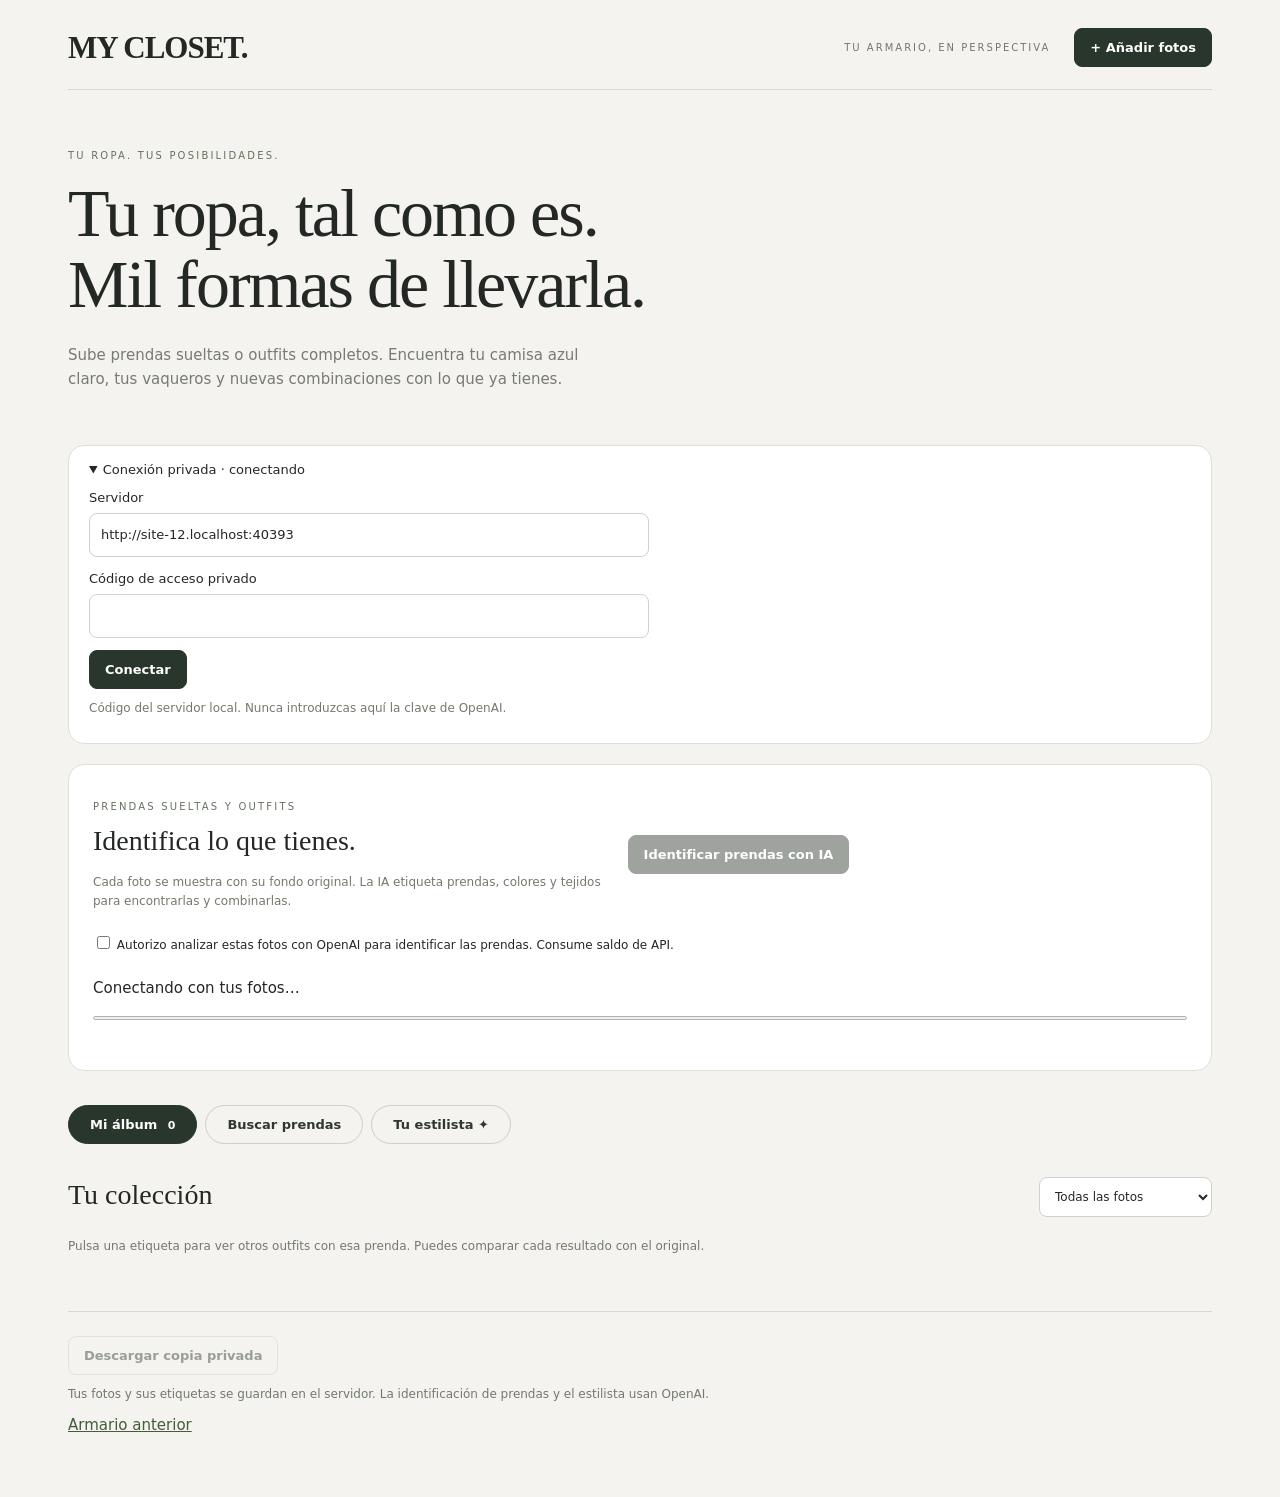
==== commit 8124e953: "Add reversible photo framing editor with local crop and rotation" ====
--- a/batch.html
+++ b/batch.html
@@ -10,4 +10,4 @@
 <section id="searchView" hidden><p class="eyebrow">ENCUENTRA LO QUE YA TIENES</p><h2>Una prenda. Todas sus posibilidades.</h2><form id="searchForm" class="searchBar"><input id="query" placeholder="Camisa azul clarito, pantalón vaquero…" aria-label="Prenda que buscas"><button class="dark">Buscar</button></form><div class="chips"><button data-query="camisa azul claro">Camisa azul claro</button><button data-query="pantalón vaquero">Pantalón vaquero</button><button data-query="chaqueta negra">Chaqueta negra</button></div><p id="searchSummary" role="status"></p><div id="searchGrid" class="grid"></div></section>
 <section id="looksView" hidden><p class="eyebrow">TU ESTILISTA ✦</p><h2>Ideas que empiezan en tu armario.</h2><form id="looksForm" class="searchBar"><input id="lookQuery" placeholder="Hazme un look con camisa azul clarito" aria-label="Qué look quieres"><button id="askLooks" class="dark">Proponer looks</button></form><p class="hint">La IA propone combinaciones con tus prendas etiquetadas y muestra las fotos de cada pieza o del outfit como referencia.</p><p id="lookStatus" role="status"></p><div id="lookSuggestions"></div><h3 id="lookMatchesTitle" hidden>Fotos donde aparece la prenda</h3><div id="lookMatches" class="grid"></div></section>
 <footer><button id="backup" disabled>Descargar copia privada</button><p class="hint">Tus fotos y sus etiquetas se guardan en el servidor. La identificación de prendas y el estilista usan OpenAI.</p><a href="index.html">Armario anterior</a></footer>
-</main><dialog id="photoViewer"><button id="closePhoto" type="button">Cerrar</button><img id="fullPhoto" alt="Foto original completa"></dialog><dialog id="tagEditor"><form id="tagsForm"><div class="sectionTitle"><h2>Prendas de esta foto</h2><button type="button" id="closeEditor">Cerrar</button></div><p class="hint">Corrige las etiquetas para que las búsquedas encuentren las prendas y colores adecuados.</p><div id="tagRows"></div><button type="button" id="addTag">+ Añadir prenda</button><button class="dark">Guardar etiquetas</button><p id="editError" role="status"></p></form></dialog></body></html>
+</main><dialog id="photoViewer"><button id="closePhoto" type="button">Cerrar</button><img id="fullPhoto" alt="Foto completa"></dialog><dialog id="cropEditor"><form id="cropForm"><div class="sectionTitle"><h2>Editar encuadre</h2><button type="button" id="closeCrop">Cerrar</button></div><p class="hint">Arrastra la foto y ajusta el zoom. El original queda guardado para volver a él cuando quieras.</p><div class="cropStage"><canvas id="cropCanvas" width="800" height="1000" aria-label="Vista previa del encuadre. Puedes mover la foto con los controles horizontal y vertical." role="img"></canvas></div><div class="cropControls"><label>Formato<select id="cropRatio"><option value="0.8">Vertical 4:5</option><option value="1">Cuadrado</option><option value="0.75">Vertical 3:4</option><option value="1.7777777778">Horizontal 16:9</option><option value="original">Proporción original</option></select></label><button type="button" id="cropRotate">Girar 90° ↻</button></div><label>Zoom <output id="cropZoomValue">1×</output><input id="cropZoom" type="range" min="1" max="5" step="0.01" value="1"></label><label>Horizontal<input id="cropX" type="range" min="0" max="100" step="0.1" value="50"></label><label>Vertical<input id="cropY" type="range" min="0" max="100" step="0.1" value="50"></label><div class="cropActions"><button type="button" id="cropReset">Centrar</button><button type="button" id="restoreOriginal">Restaurar original</button><button class="dark" id="saveCrop">Guardar encuadre</button></div><p id="cropError" role="status" aria-live="polite"></p></form></dialog><dialog id="tagEditor"><form id="tagsForm"><div class="sectionTitle"><h2>Prendas de esta foto</h2><button type="button" id="closeEditor">Cerrar</button></div><p class="hint">Corrige las etiquetas para que las búsquedas encuentren las prendas y colores adecuados.</p><div id="tagRows"></div><button type="button" id="addTag">+ Añadir prenda</button><button class="dark">Guardar etiquetas</button><p id="editError" role="status"></p></form></dialog></body></html>
--- a/batch.css
+++ b/batch.css
@@ -1,3 +1,5 @@
 *{box-sizing:border-box}body{margin:0;background:#f4f3ef;color:#242824;font:15px/1.55 system-ui,-apple-system,sans-serif}main{max-width:1200px;padding:28px 28px 60px;margin:auto}header{display:flex;align-items:center;gap:24px;padding-bottom:22px;border-bottom:1px solid #d7d8d0}header span{margin-left:auto;font-size:10px;letter-spacing:2px;color:#73786e}.brand{color:inherit;text-decoration:none;font:700 31px Georgia,serif;letter-spacing:-1px}.eyebrow{font-size:10px;letter-spacing:2.2px;color:#66725e}.intro{padding:48px 0 24px;max-width:700px}.intro p:last-child{max-width:540px;color:#777b71}h1{font:normal clamp(40px,6vw,68px)/1.05 Georgia,serif;letter-spacing:-2px;margin:14px 0 24px}h2{font:normal 28px/1.2 Georgia,serif;margin:10px 0 15px}h3{font:normal 22px Georgia,serif}p{margin:10px 0}button{border:1px solid #ccd0c5;border-radius:8px;padding:11px 15px;background:transparent;color:#30382e;font:600 13px system-ui;cursor:pointer}button:hover{background:#e8eae2}button.dark{background:#29362b;color:white;border-color:#29362b}button.quiet{border:0;padding:5px}button:disabled{opacity:.45;cursor:not-allowed}button:focus-visible,input:focus-visible,select:focus-visible,a:focus-visible{outline:3px solid #879770;outline-offset:3px}.box,details{border:1px solid #dce0d5;border-radius:16px;background:#fff;padding:24px;margin:20px 0}details{padding:14px 20px;font-size:13px}details summary{cursor:pointer}#connectForm{max-width:560px}.controls{display:grid;grid-template-columns:1fr 1.1fr;gap:4px 26px}.controls>p,.controls>.consent,.controls>progress{grid-column:1/-1}.controlActions{display:flex;gap:9px;align-items:center;flex-wrap:wrap}.controlActions label{font-size:11px}label{display:block;margin:8px 0}.hint{font-size:12px;line-height:1.6;color:#737a6c}.consent{font-size:12px}input[type=checkbox]{accent-color:#526547}input:not([type=checkbox]):not([type=file]),select{font:inherit;border:1px solid #cdd3c5;background:white;color:inherit;border-radius:8px;padding:11px;max-width:100%}#connectForm input{display:block;width:100%;margin:5px 0 12px}progress{width:100%;height:8px;accent-color:#617b54}#notice,#editError{color:#934521;white-space:pre-line}#notice:empty{display:none}.tabs{display:flex;gap:8px;margin:34px 0 24px;flex-wrap:wrap}.tabs button{border-radius:22px;padding:11px 21px}.tabs button[aria-pressed=true]{background:#29362b;color:#fff;border-color:#29362b}.tabs b{margin-left:6px;font-size:11px}.sectionTitle{display:flex;align-items:center;justify-content:space-between;gap:20px}.sectionTitle select{font-size:12px}.grid{display:grid;grid-template-columns:repeat(4,minmax(0,1fr));gap:18px}.card{border:1px solid #dce0d5;background:#fff;border-radius:14px;overflow:hidden;min-width:0}.photo{width:100%;aspect-ratio:4/5;object-fit:cover;display:block;background:#e8e8e6}.body{padding:15px}.body h3{font:normal 17px Georgia,serif;margin:5px 0 10px;overflow-wrap:anywhere}.status{font-size:9px;letter-spacing:1.1px;text-transform:uppercase;color:#617457}.tag{padding:5px 9px;font-size:11px;border-radius:20px;margin:3px 3px 3px 0;font-weight:400;background:#f1f3ec;border-color:#e6eadf;text-align:left}.tag.selected{background:#e0eacb;border-color:#8ba46a;color:#233f13}.actions{display:flex;flex-wrap:wrap;gap:6px;margin-top:12px}.actions button{font-size:10px;padding:7px 9px}.warning{font-size:11px;color:#8c642e}.empty{grid-column:1/-1;padding:44px 25px;border:1px dashed #bdc7b2;border-radius:12px;text-align:center;color:#737a6c}.searchBar{display:flex;gap:10px;max-width:820px;margin:22px 0 14px}.searchBar input{flex:1;min-width:0}.chips{display:flex;gap:7px;flex-wrap:wrap;margin-bottom:25px}.chips button{border-radius:20px;font-weight:400;font-size:12px}.suggestion{background:#fff;border:1px solid #dce0d5;border-radius:16px;padding:22px;margin:22px 0}.references{display:flex;gap:12px;flex-wrap:wrap}.reference{max-width:200px;flex:1;min-width:120px}.reference img{width:100%;aspect-ratio:4/5;object-fit:cover;background:#e8e8e6;border-radius:10px}#more{display:block;margin:25px auto}#more[hidden]{display:none}footer{margin-top:45px;padding-top:24px;border-top:1px solid #d7d8d0}a{color:#435c39}dialog{border:0;border-radius:18px;padding:24px;width:94vw;max-width:780px;max-height:90vh}dialog::backdrop{background:#1d281fbb}.tagRow{display:grid;grid-template-columns:1.3fr 1fr 1fr auto;gap:8px;align-items:center;padding:12px 0;border-bottom:1px solid #e2e6dc}.tagRow input,.tagRow select{width:100%;font-size:13px!important}#tagsForm>button{margin:20px 8px 0 0}#uploadErrors{max-height:180px;overflow:auto;font-size:12px;color:#934521}@media(max-width:1000px){.grid{grid-template-columns:repeat(3,minmax(0,1fr))}header span{display:none}header .dark{margin-left:auto}.controls{grid-template-columns:1fr}}@media(max-width:650px){main{padding:20px 16px 40px}.grid{grid-template-columns:repeat(2,minmax(0,1fr));gap:10px}.intro{padding-top:30px}.box{padding:18px}.brand{font-size:25px}.body{padding:11px}.controlActions{align-items:end}.sectionTitle{flex-wrap:wrap;gap:4px}.sectionTitle h2{font-size:25px}.searchBar{flex-wrap:wrap}.searchBar input{flex-basis:100%}.tagRow{grid-template-columns:1fr 1fr}.tagRow button{justify-self:end}.tabs button{padding:9px 13px;font-size:12px}}@media(max-width:350px){.grid{grid-template-columns:1fr}}
 
 #photoViewer{max-width:1000px;width:auto;background:#f4f3ef}#fullPhoto{display:block;max-width:85vw;max-height:78vh;object-fit:contain;margin-top:12px}.photo{cursor:zoom-in}
+
+#cropEditor{max-width:740px}.cropStage{display:flex;justify-content:center;background:#e6e8e2;border-radius:10px;overflow:hidden}.cropStage canvas{display:block;max-width:100%;height:auto;touch-action:none;cursor:grab}.cropStage canvas:active{cursor:grabbing}.cropControls{display:flex;gap:12px;align-items:end;justify-content:space-between}.cropControls label{flex:1}#cropForm>label{display:grid;grid-template-columns:95px 1fr;align-items:center;font-size:13px;margin:12px 0}#cropForm>label:has(output){grid-template-columns:65px 45px 1fr}#cropForm input[type=range]{width:100%;accent-color:#526547}.cropActions{display:flex;gap:8px;flex-wrap:wrap;margin-top:18px}#cropError{color:#934521;font-size:13px}
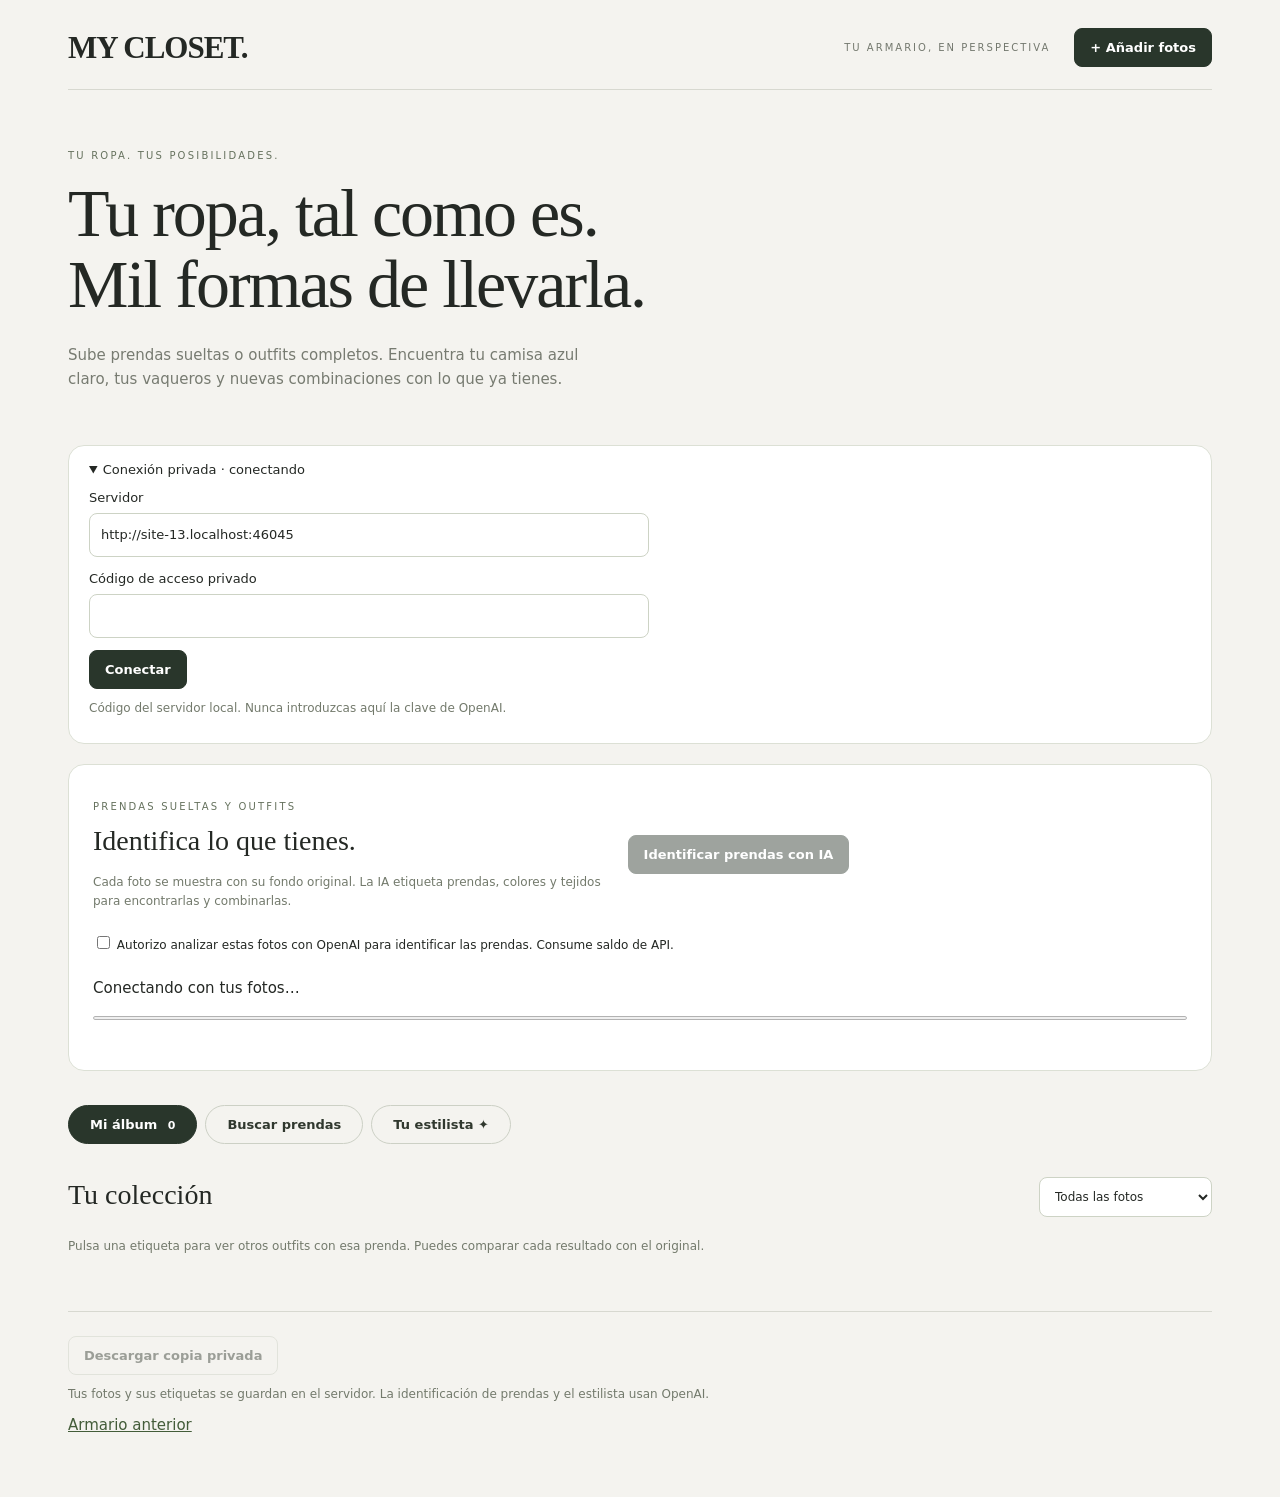
==== commit 94fe191d: "Organize outfits and look suggestions by capture season with manual correction" ====
--- a/batch.html
+++ b/batch.html
@@ -6,8 +6,8 @@
 <section id="uploadPanel" class="box" hidden><div class="sectionTitle"><h2>Añade tu ropa</h2><button id="closeUpload" class="quiet" aria-label="Cerrar subida">Cerrar</button></div><p>Hasta 200 fotos juntas · HEIC, HEIF, JPEG, PNG o WebP · 15 MB por foto.</p><label class="consent"><input id="uploadConsent" type="checkbox"> Guardar las fotos en mi servidor privado.</label><input id="files" type="file" accept="image/jpeg,image/png,image/webp,image/heic,image/heif,.heic,.heif" multiple disabled><p class="hint">HEIC se convierte automáticamente. El original de tu dispositivo no se modifica.</p><p id="uploadStatus" aria-live="polite"></p><ul id="uploadErrors"></ul></section>
 <section class="controls box"><div><p class="eyebrow">PRENDAS SUELTAS Y OUTFITS</p><h2>Identifica lo que tienes.</h2><p class="hint">Cada foto se muestra con su fondo original. La IA etiqueta prendas, colores y tejidos para encontrarlas y combinarlas.</p></div><div class="controlActions"><button id="indexRun" class="dark" disabled>Identificar prendas con IA</button></div><label class="consent"><input id="aiConsent" type="checkbox"> Autorizo analizar estas fotos con OpenAI para identificar las prendas. Consume saldo de API.</label><p id="progressText" aria-live="polite">Conectando con tus fotos…</p><progress id="progress" max="1" value="0"></progress><p id="usage" class="hint"></p></section>
 <nav class="tabs" aria-label="Vistas"><button data-view="album" aria-pressed="true">Mi álbum <b id="photoCount">0</b></button><button data-view="search" aria-pressed="false">Buscar prendas</button><button data-view="looks" aria-pressed="false">Tu estilista ✦</button></nav>
-<section id="albumView"><div class="sectionTitle"><h2>Tu colección</h2><select id="galleryFilter" aria-label="Filtrar fotos"><option value="all">Todas las fotos</option><option value="ready">Prendas identificadas</option><option value="pending">Por identificar</option><option value="approved">Favoritas aprobadas</option></select></div><p class="hint">Pulsa una etiqueta para ver otros outfits con esa prenda. Puedes comparar cada resultado con el original.</p><div class="grid" id="albumGrid"></div><button id="more" hidden>Ver más fotos</button></section>
+<section id="albumView"><div class="sectionTitle"><h2>Tu colección</h2><select id="galleryFilter" aria-label="Filtrar fotos"><option value="all">Todas las fotos</option><option value="ready">Prendas identificadas</option><option value="pending">Por identificar</option><option value="undated">Sin estación</option><option value="approved">Favoritas aprobadas</option><option value="primavera">Looks de primavera</option><option value="verano">Looks de verano</option><option value="otoño">Looks de otoño</option><option value="invierno">Looks de invierno</option></select></div><p class="hint">Pulsa una etiqueta para ver otros outfits con esa prenda. Puedes comparar cada resultado con el original.</p><div class="grid" id="albumGrid"></div><button id="more" hidden>Ver más fotos</button></section>
 <section id="searchView" hidden><p class="eyebrow">ENCUENTRA LO QUE YA TIENES</p><h2>Una prenda. Todas sus posibilidades.</h2><form id="searchForm" class="searchBar"><input id="query" placeholder="Camisa azul clarito, pantalón vaquero…" aria-label="Prenda que buscas"><button class="dark">Buscar</button></form><div class="chips"><button data-query="camisa azul claro">Camisa azul claro</button><button data-query="pantalón vaquero">Pantalón vaquero</button><button data-query="chaqueta negra">Chaqueta negra</button></div><p id="searchSummary" role="status"></p><div id="searchGrid" class="grid"></div></section>
-<section id="looksView" hidden><p class="eyebrow">TU ESTILISTA ✦</p><h2>Ideas que empiezan en tu armario.</h2><form id="looksForm" class="searchBar"><input id="lookQuery" placeholder="Hazme un look con camisa azul clarito" aria-label="Qué look quieres"><button id="askLooks" class="dark">Proponer looks</button></form><p class="hint">La IA propone combinaciones con tus prendas etiquetadas y muestra las fotos de cada pieza o del outfit como referencia.</p><p id="lookStatus" role="status"></p><div id="lookSuggestions"></div><h3 id="lookMatchesTitle" hidden>Fotos donde aparece la prenda</h3><div id="lookMatches" class="grid"></div></section>
+<section id="looksView" hidden><p class="eyebrow">TU ESTILISTA ✦</p><h2>Ideas que empiezan en tu armario.</h2><form id="looksForm" class="searchBar"><input id="lookQuery" placeholder="Hazme un look con camisa azul clarito" aria-label="Qué look quieres"><select id="lookSeason" aria-label="Estación del look"><option value="">Todas las estaciones</option><option value="primavera">Primavera</option><option value="verano">Verano</option><option value="otoño">Otoño</option><option value="invierno">Invierno</option></select><button id="askLooks" class="dark">Proponer looks</button></form><p class="hint">La IA propone combinaciones con tus prendas etiquetadas y muestra las fotos de cada pieza o del outfit como referencia.</p><p id="lookStatus" role="status"></p><div id="lookSuggestions"></div><h3 id="lookMatchesTitle" hidden>Fotos donde aparece la prenda</h3><div id="lookMatches" class="grid"></div></section>
 <footer><button id="backup" disabled>Descargar copia privada</button><p class="hint">Tus fotos y sus etiquetas se guardan en el servidor. La identificación de prendas y el estilista usan OpenAI.</p><a href="index.html">Armario anterior</a></footer>
-</main><dialog id="photoViewer"><button id="closePhoto" type="button">Cerrar</button><img id="fullPhoto" alt="Foto completa"></dialog><dialog id="cropEditor"><form id="cropForm"><div class="sectionTitle"><h2>Editar encuadre</h2><button type="button" id="closeCrop">Cerrar</button></div><p class="hint">Arrastra la foto y ajusta el zoom. El original queda guardado para volver a él cuando quieras.</p><div class="cropStage"><canvas id="cropCanvas" width="800" height="1000" aria-label="Vista previa del encuadre. Puedes mover la foto con los controles horizontal y vertical." role="img"></canvas></div><div class="cropControls"><label>Formato<select id="cropRatio"><option value="0.8">Vertical 4:5</option><option value="1">Cuadrado</option><option value="0.75">Vertical 3:4</option><option value="1.7777777778">Horizontal 16:9</option><option value="original">Proporción original</option></select></label><button type="button" id="cropRotate">Girar 90° ↻</button></div><label>Zoom <output id="cropZoomValue">1×</output><input id="cropZoom" type="range" min="1" max="5" step="0.01" value="1"></label><label>Horizontal<input id="cropX" type="range" min="0" max="100" step="0.1" value="50"></label><label>Vertical<input id="cropY" type="range" min="0" max="100" step="0.1" value="50"></label><div class="cropActions"><button type="button" id="cropReset">Centrar</button><button type="button" id="restoreOriginal">Restaurar original</button><button class="dark" id="saveCrop">Guardar encuadre</button></div><p id="cropError" role="status" aria-live="polite"></p></form></dialog><dialog id="tagEditor"><form id="tagsForm"><div class="sectionTitle"><h2>Prendas de esta foto</h2><button type="button" id="closeEditor">Cerrar</button></div><p class="hint">Corrige las etiquetas para que las búsquedas encuentren las prendas y colores adecuados.</p><div id="tagRows"></div><button type="button" id="addTag">+ Añadir prenda</button><button class="dark">Guardar etiquetas</button><p id="editError" role="status"></p></form></dialog></body></html>
+</main><dialog id="photoViewer"><button id="closePhoto" type="button">Cerrar</button><img id="fullPhoto" alt="Foto completa"></dialog><dialog id="cropEditor"><form id="cropForm"><div class="sectionTitle"><h2>Editar encuadre</h2><button type="button" id="closeCrop">Cerrar</button></div><p class="hint">Arrastra la foto y ajusta el zoom. El original queda guardado para volver a él cuando quieras.</p><div class="cropStage"><canvas id="cropCanvas" width="800" height="1000" aria-label="Vista previa del encuadre. Puedes mover la foto con los controles horizontal y vertical." role="img"></canvas></div><div class="cropControls"><label>Formato<select id="cropRatio"><option value="0.8">Vertical 4:5</option><option value="1">Cuadrado</option><option value="0.75">Vertical 3:4</option><option value="1.7777777778">Horizontal 16:9</option><option value="original">Proporción original</option></select></label><button type="button" id="cropRotate">Girar 90° ↻</button></div><label>Zoom <output id="cropZoomValue">1×</output><input id="cropZoom" type="range" min="1" max="5" step="0.01" value="1"></label><label>Horizontal<input id="cropX" type="range" min="0" max="100" step="0.1" value="50"></label><label>Vertical<input id="cropY" type="range" min="0" max="100" step="0.1" value="50"></label><div class="cropActions"><button type="button" id="cropReset">Centrar</button><button type="button" id="restoreOriginal">Restaurar original</button><button class="dark" id="saveCrop">Guardar encuadre</button></div><p id="cropError" role="status" aria-live="polite"></p></form></dialog><dialog id="tagEditor"><form id="tagsForm"><div class="sectionTitle"><h2>Prendas de esta foto</h2><button type="button" id="closeEditor">Cerrar</button></div><p class="hint">Corrige las etiquetas para que las búsquedas encuentren las prendas y colores adecuados.</p><label>Fecha de la foto<input id="photoDate" type="date"></label><label>Estación<select id="photoSeason"><option value="">Automática según fecha</option><option value="primavera">Primavera</option><option value="verano">Verano</option><option value="otoño">Otoño</option><option value="invierno">Invierno</option></select></label><p class="hint">Estaciones por meses en el hemisferio norte. Sin fecha original no se asigna estación. Puedes corregirla según la ropa.</p><div id="tagRows"></div><button type="button" id="addTag">+ Añadir prenda</button><button class="dark">Guardar etiquetas</button><p id="editError" role="status"></p></form></dialog></body></html>
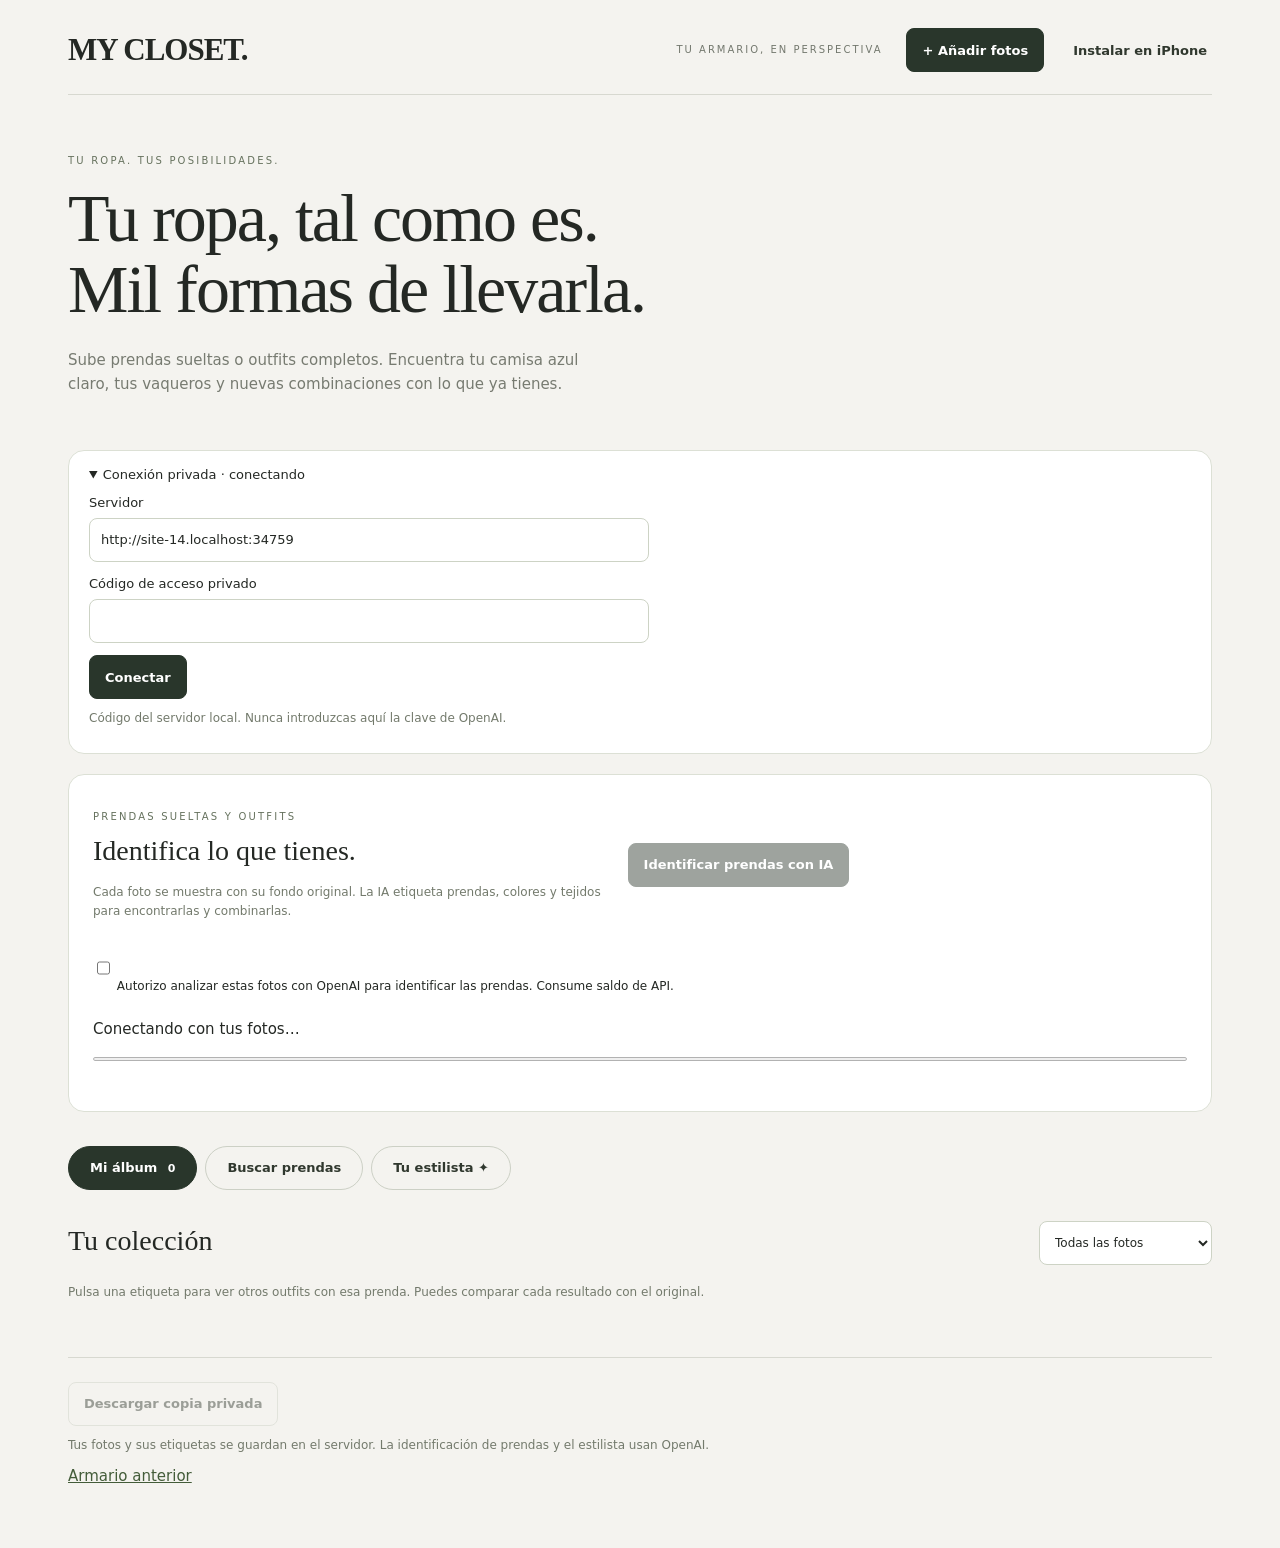
==== commit 3835bc7e: "Prepare iPhone PWA install, Apple touch icon and private shell caching" ====
--- a/batch.html
+++ b/batch.html
@@ -1,5 +1,5 @@
-<!doctype html><html lang="es"><head><meta charset="utf-8"><meta name="viewport" content="width=device-width,initial-scale=1"><meta name="theme-color" content="#f4f3ef"><title>MY CLOSET · Mi álbum</title><link rel="manifest" href="manifest.webmanifest"><link rel="stylesheet" href="batch.css"><script src="batch.js" defer></script></head><body><main>
-<header><a class="brand" href="batch.html">MY CLOSET.</a><span>TU ARMARIO, EN PERSPECTIVA</span><button id="openUpload" class="dark">+ Añadir fotos</button></header>
+<!doctype html><html lang="es"><head><meta charset="utf-8"><meta name="viewport" content="width=device-width,initial-scale=1,viewport-fit=cover"><meta name="theme-color" content="#f4f3ef"><meta name="apple-mobile-web-app-capable" content="yes"><meta name="apple-mobile-web-app-status-bar-style" content="default"><meta name="apple-mobile-web-app-title" content="MY CLOSET"><link rel="apple-touch-icon" sizes="180x180" href="apple-touch-icon.png"><link rel="icon" type="image/png" sizes="192x192" href="icon-192.png"><title>MY CLOSET · Mi álbum</title><link rel="manifest" href="manifest.webmanifest"><link rel="stylesheet" href="batch.css"><script src="batch.js" defer></script></head><body><main>
+<header><a class="brand" href="batch.html">MY CLOSET.</a><span>TU ARMARIO, EN PERSPECTIVA</span><button id="openUpload" class="dark">+ Añadir fotos</button><button id="openInstall" type="button" class="quiet">Instalar en iPhone</button></header>
 <section class="intro"><p class="eyebrow">TU ROPA. TUS POSIBILIDADES.</p><h1>Tu ropa, tal como es.<br>Mil formas de llevarla.</h1><p>Sube prendas sueltas o outfits completos. Encuentra tu camisa azul claro, tus vaqueros y nuevas combinaciones con lo que ya tienes.</p></section>
 <details id="connection"><summary>Conexión privada <span id="connectionState">· conectando</span></summary><form id="connectForm"><label>Servidor<input type="url" id="server" required></label><label>Código de acceso privado<input type="password" id="token" autocomplete="off" required></label><button class="dark">Conectar</button><p class="hint">Código del servidor local. Nunca introduzcas aquí la clave de OpenAI.</p></form></details>
 <p id="notice" role="status" aria-live="polite"></p>
@@ -10,4 +10,4 @@
 <section id="searchView" hidden><p class="eyebrow">ENCUENTRA LO QUE YA TIENES</p><h2>Una prenda. Todas sus posibilidades.</h2><form id="searchForm" class="searchBar"><input id="query" placeholder="Camisa azul clarito, pantalón vaquero…" aria-label="Prenda que buscas"><button class="dark">Buscar</button></form><div class="chips"><button data-query="camisa azul claro">Camisa azul claro</button><button data-query="pantalón vaquero">Pantalón vaquero</button><button data-query="chaqueta negra">Chaqueta negra</button></div><p id="searchSummary" role="status"></p><div id="searchGrid" class="grid"></div></section>
 <section id="looksView" hidden><p class="eyebrow">TU ESTILISTA ✦</p><h2>Ideas que empiezan en tu armario.</h2><form id="looksForm" class="searchBar"><input id="lookQuery" placeholder="Hazme un look con camisa azul clarito" aria-label="Qué look quieres"><select id="lookSeason" aria-label="Estación del look"><option value="">Todas las estaciones</option><option value="primavera">Primavera</option><option value="verano">Verano</option><option value="otoño">Otoño</option><option value="invierno">Invierno</option></select><button id="askLooks" class="dark">Proponer looks</button></form><p class="hint">La IA propone combinaciones con tus prendas etiquetadas y muestra las fotos de cada pieza o del outfit como referencia.</p><p id="lookStatus" role="status"></p><div id="lookSuggestions"></div><h3 id="lookMatchesTitle" hidden>Fotos donde aparece la prenda</h3><div id="lookMatches" class="grid"></div></section>
 <footer><button id="backup" disabled>Descargar copia privada</button><p class="hint">Tus fotos y sus etiquetas se guardan en el servidor. La identificación de prendas y el estilista usan OpenAI.</p><a href="index.html">Armario anterior</a></footer>
-</main><dialog id="photoViewer"><button id="closePhoto" type="button">Cerrar</button><img id="fullPhoto" alt="Foto completa"></dialog><dialog id="cropEditor"><form id="cropForm"><div class="sectionTitle"><h2>Editar encuadre</h2><button type="button" id="closeCrop">Cerrar</button></div><p class="hint">Arrastra la foto y ajusta el zoom. El original queda guardado para volver a él cuando quieras.</p><div class="cropStage"><canvas id="cropCanvas" width="800" height="1000" aria-label="Vista previa del encuadre. Puedes mover la foto con los controles horizontal y vertical." role="img"></canvas></div><div class="cropControls"><label>Formato<select id="cropRatio"><option value="0.8">Vertical 4:5</option><option value="1">Cuadrado</option><option value="0.75">Vertical 3:4</option><option value="1.7777777778">Horizontal 16:9</option><option value="original">Proporción original</option></select></label><button type="button" id="cropRotate">Girar 90° ↻</button></div><label>Zoom <output id="cropZoomValue">1×</output><input id="cropZoom" type="range" min="1" max="5" step="0.01" value="1"></label><label>Horizontal<input id="cropX" type="range" min="0" max="100" step="0.1" value="50"></label><label>Vertical<input id="cropY" type="range" min="0" max="100" step="0.1" value="50"></label><div class="cropActions"><button type="button" id="cropReset">Centrar</button><button type="button" id="restoreOriginal">Restaurar original</button><button class="dark" id="saveCrop">Guardar encuadre</button></div><p id="cropError" role="status" aria-live="polite"></p></form></dialog><dialog id="tagEditor"><form id="tagsForm"><div class="sectionTitle"><h2>Prendas de esta foto</h2><button type="button" id="closeEditor">Cerrar</button></div><p class="hint">Corrige las etiquetas para que las búsquedas encuentren las prendas y colores adecuados.</p><label>Fecha de la foto<input id="photoDate" type="date"></label><label>Estación<select id="photoSeason"><option value="">Automática según fecha</option><option value="primavera">Primavera</option><option value="verano">Verano</option><option value="otoño">Otoño</option><option value="invierno">Invierno</option></select></label><p class="hint">Estaciones por meses en el hemisferio norte. Sin fecha original no se asigna estación. Puedes corregirla según la ropa.</p><div id="tagRows"></div><button type="button" id="addTag">+ Añadir prenda</button><button class="dark">Guardar etiquetas</button><p id="editError" role="status"></p></form></dialog></body></html>
+<dialog id="installHelp"><div class="sectionTitle"><h2>MY CLOSET en tu iPhone</h2><button id="closeInstall" type="button">Cerrar</button></div><img src="apple-touch-icon.png" width="80" height="80" alt="Icono de MY CLOSET" style="border-radius:18px"><ol><li>Abre la dirección privada de tu armario en Safari del iPhone.</li><li>Pulsa Compartir y después Añadir a pantalla de inicio.</li><li>Activa Abrir como app, si aparece, y pulsa Añadir.</li></ol><p>Se abrirá con su propio icono y a pantalla completa. Necesita conexión con tu servidor para mostrar y guardar tus fotos.</p><p id="installConnection" class="hint"></p><button id="nativeInstall" type="button" hidden>Instalar MY CLOSET</button><p id="installStatus" role="status"></p></dialog></main><dialog id="photoViewer"><button id="closePhoto" type="button">Cerrar</button><img id="fullPhoto" alt="Foto completa"></dialog><dialog id="cropEditor"><form id="cropForm"><div class="sectionTitle"><h2>Editar encuadre</h2><button type="button" id="closeCrop">Cerrar</button></div><p class="hint">Arrastra la foto y ajusta el zoom. El original queda guardado para volver a él cuando quieras.</p><div class="cropStage"><canvas id="cropCanvas" width="800" height="1000" aria-label="Vista previa del encuadre. Puedes mover la foto con los controles horizontal y vertical." role="img"></canvas></div><div class="cropControls"><label>Formato<select id="cropRatio"><option value="0.8">Vertical 4:5</option><option value="1">Cuadrado</option><option value="0.75">Vertical 3:4</option><option value="1.7777777778">Horizontal 16:9</option><option value="original">Proporción original</option></select></label><button type="button" id="cropRotate">Girar 90° ↻</button></div><label>Zoom <output id="cropZoomValue">1×</output><input id="cropZoom" type="range" min="1" max="5" step="0.01" value="1"></label><label>Horizontal<input id="cropX" type="range" min="0" max="100" step="0.1" value="50"></label><label>Vertical<input id="cropY" type="range" min="0" max="100" step="0.1" value="50"></label><div class="cropActions"><button type="button" id="cropReset">Centrar</button><button type="button" id="restoreOriginal">Restaurar original</button><button class="dark" id="saveCrop">Guardar encuadre</button></div><p id="cropError" role="status" aria-live="polite"></p></form></dialog><dialog id="tagEditor"><form id="tagsForm"><div class="sectionTitle"><h2>Prendas de esta foto</h2><button type="button" id="closeEditor">Cerrar</button></div><p class="hint">Corrige las etiquetas para que las búsquedas encuentren las prendas y colores adecuados.</p><label>Fecha de la foto<input id="photoDate" type="date"></label><label>Estación<select id="photoSeason"><option value="">Automática según fecha</option><option value="primavera">Primavera</option><option value="verano">Verano</option><option value="otoño">Otoño</option><option value="invierno">Invierno</option></select></label><p class="hint">Estaciones por meses en el hemisferio norte. Sin fecha original no se asigna estación. Puedes corregirla según la ropa.</p><div id="tagRows"></div><button type="button" id="addTag">+ Añadir prenda</button><button class="dark">Guardar etiquetas</button><p id="editError" role="status"></p></form></dialog></body></html>
--- a/batch.css
+++ b/batch.css
@@ -3,3 +3,5 @@
 #photoViewer{max-width:1000px;width:auto;background:#f4f3ef}#fullPhoto{display:block;max-width:85vw;max-height:78vh;object-fit:contain;margin-top:12px}.photo{cursor:zoom-in}
 
 #cropEditor{max-width:740px}.cropStage{display:flex;justify-content:center;background:#e6e8e2;border-radius:10px;overflow:hidden}.cropStage canvas{display:block;max-width:100%;height:auto;touch-action:none;cursor:grab}.cropStage canvas:active{cursor:grabbing}.cropControls{display:flex;gap:12px;align-items:end;justify-content:space-between}.cropControls label{flex:1}#cropForm>label{display:grid;grid-template-columns:95px 1fr;align-items:center;font-size:13px;margin:12px 0}#cropForm>label:has(output){grid-template-columns:65px 45px 1fr}#cropForm input[type=range]{width:100%;accent-color:#526547}.cropActions{display:flex;gap:8px;flex-wrap:wrap;margin-top:18px}#cropError{color:#934521;font-size:13px}
+
+html{min-height:100%;-webkit-text-size-adjust:100%}body{padding-top:env(safe-area-inset-top);padding-left:env(safe-area-inset-left);padding-right:env(safe-area-inset-right);padding-bottom:env(safe-area-inset-bottom)}button,input,select{min-height:44px}#installHelp{max-width:520px}#installHelp li{margin:14px 0;line-height:1.5}@media(max-width:650px){header{flex-wrap:wrap;gap:12px}input,select,textarea{font-size:16px}dialog{max-height:90dvh;overflow:auto}.tabs{overflow-x:auto;flex-wrap:nowrap}.tabs button{flex-shrink:0}}
